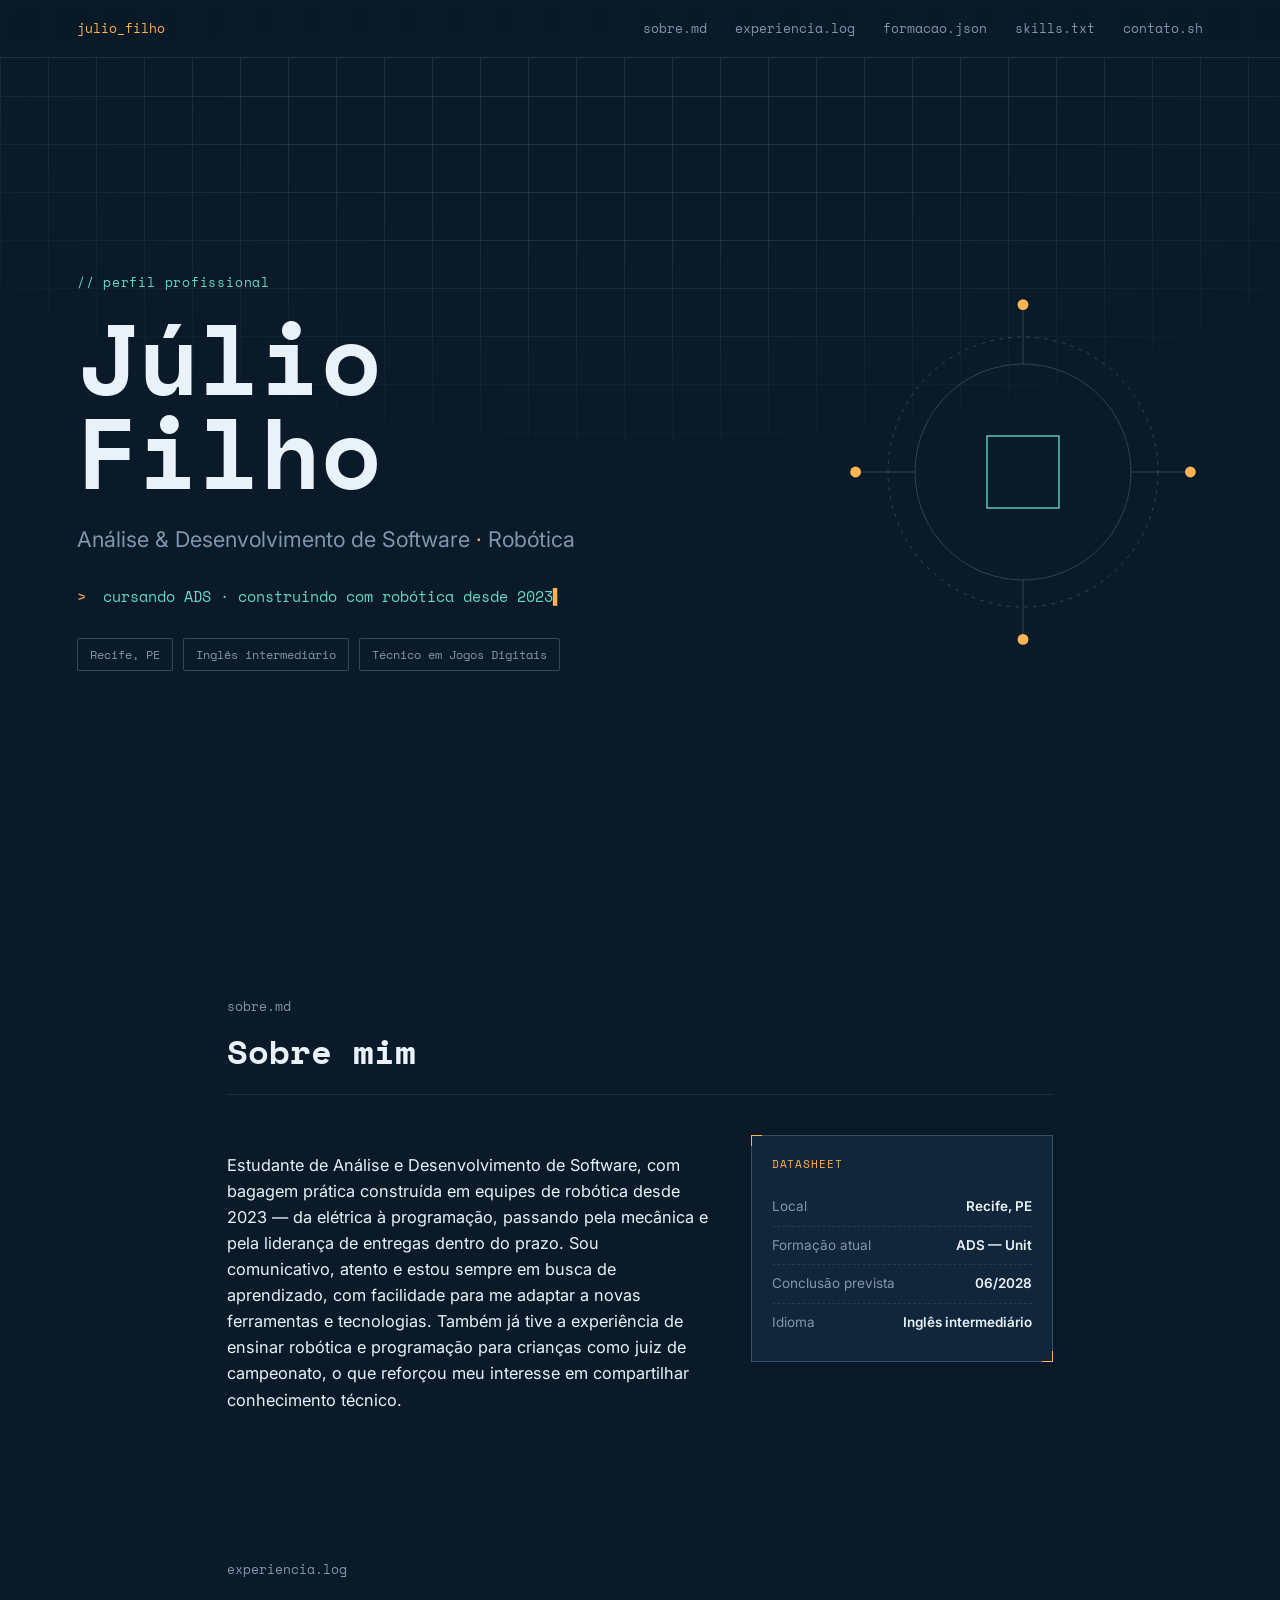
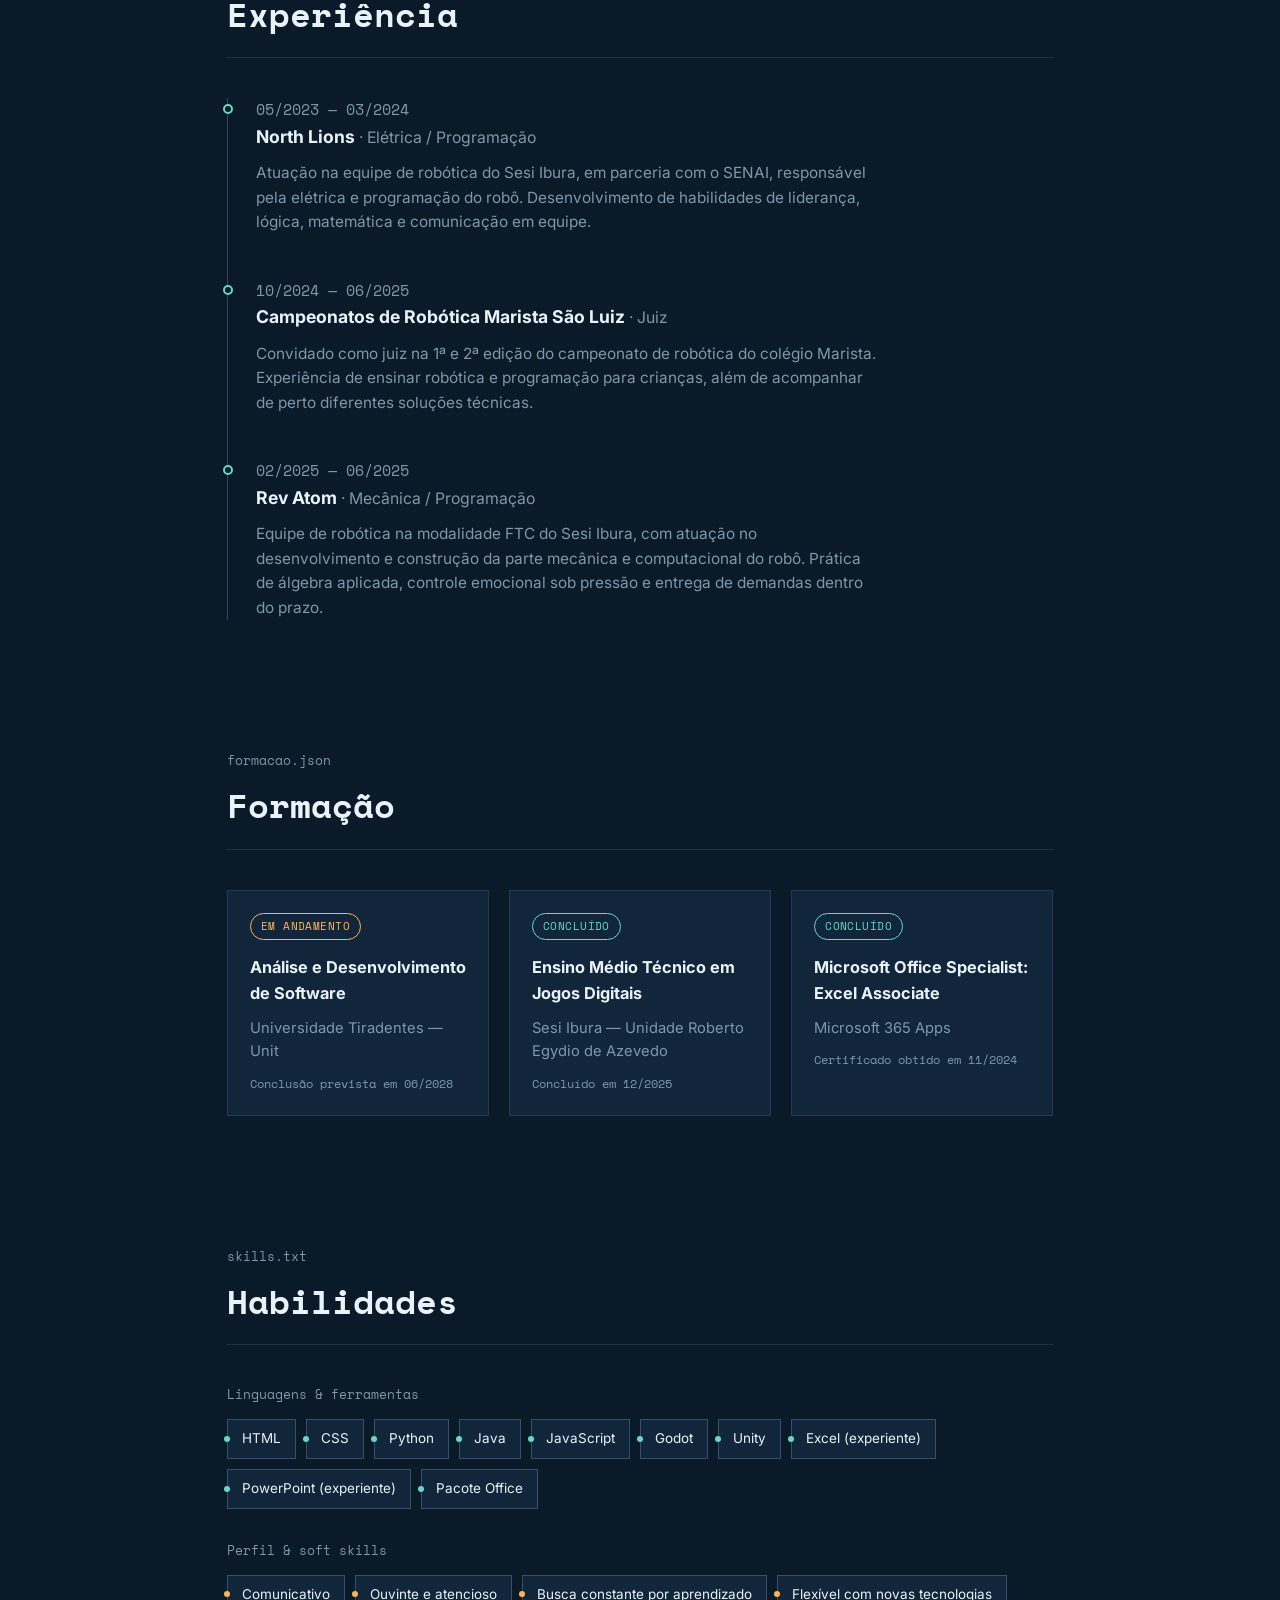
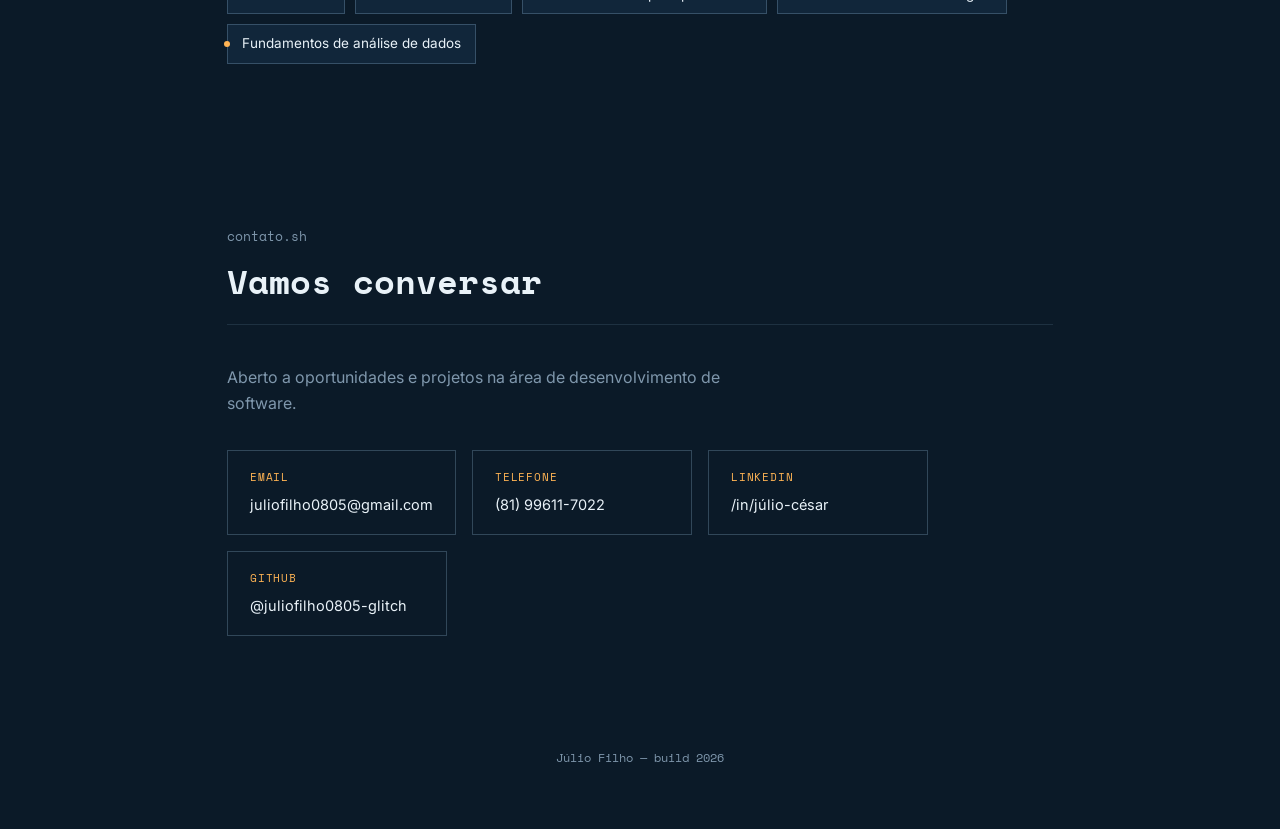
==== index.html @ 1a8a0872 "Add files via upload" ====
<!DOCTYPE html>
<html lang="pt-br">
<head>
<meta charset="UTF-8">
<meta name="viewport" content="width=device-width, initial-scale=1.0">
<title>Júlio Filho — Currículo</title>
<link rel="preconnect" href="https://fonts.googleapis.com">
<link rel="preconnect" href="https://fonts.gstatic.com" crossorigin>
<link href="https://fonts.googleapis.com/css2?family=Space+Mono:wght@400;700&family=Inter:wght@400;500;600;700&display=swap" rel="stylesheet">
<link rel="stylesheet" href="style.css">
</head>
<body>

<div class="grid-overlay" aria-hidden="true"></div>

<nav class="nav">
  <span class="nav-brand">julio_filho</span>
  <div class="nav-links">
    <a href="#sobre">sobre.md</a>
    <a href="#experiencia">experiencia.log</a>
    <a href="#formacao">formacao.json</a>
    <a href="#habilidades">skills.txt</a>
    <a href="#contato">contato.sh</a>
  </div>
</nav>

<header class="hero" id="topo">
  <div class="hero-inner">
    <p class="eyebrow">// perfil profissional</p>
    <h1 class="hero-name">Júlio<br>Filho</h1>
    <p class="hero-role">Análise &amp; Desenvolvimento de Software <span class="dot">·</span> Robótica</p>
    <div class="terminal-line">
      <span class="prompt">&gt;</span>
      <span class="typed" id="typed-text"></span><span class="cursor">▍</span>
    </div>
    <div class="hero-tags">
      <span class="chip">Recife, PE</span>
      <span class="chip">Inglês intermediário</span>
      <span class="chip">Técnico em Jogos Digitais</span>
    </div>
  </div>
  <svg class="hero-schematic" viewBox="0 0 400 400" aria-hidden="true">
    <circle cx="200" cy="200" r="120" class="s-ring"/>
    <circle cx="200" cy="200" r="150" class="s-ring s-ring-dash"/>
    <line x1="200" y1="80" x2="200" y2="20" class="s-line"/>
    <circle cx="200" cy="14" r="6" class="s-node"/>
    <line x1="320" y1="200" x2="380" y2="200" class="s-line"/>
    <circle cx="386" cy="200" r="6" class="s-node"/>
    <line x1="200" y1="320" x2="200" y2="380" class="s-line"/>
    <circle cx="200" cy="386" r="6" class="s-node"/>
    <line x1="80" y1="200" x2="20" y2="200" class="s-line"/>
    <circle cx="14" cy="200" r="6" class="s-node"/>
    <rect x="160" y="160" width="80" height="80" class="s-core"/>
  </svg>
</header>

<main>

  <section class="section" id="sobre">
    <p class="section-eyebrow">sobre.md</p>
    <h2 class="section-title">Sobre mim</h2>
    <div class="sobre-grid">
      <p class="sobre-text">
        Estudante de Análise e Desenvolvimento de Software, com bagagem prática construída em equipes de robótica
        desde 2023 — da elétrica à programação, passando pela mecânica e pela liderança de entregas dentro do prazo.
        Sou comunicativo, atento e estou sempre em busca de aprendizado, com facilidade para me adaptar a novas
        ferramentas e tecnologias. Também já tive a experiência de ensinar robótica e programação para crianças
        como juiz de campeonato, o que reforçou meu interesse em compartilhar conhecimento técnico.
      </p>
      <div class="spec-card">
        <p class="spec-label">datasheet</p>
        <ul class="spec-list">
          <li><span>Local</span><b>Recife, PE</b></li>
          <li><span>Formação atual</span><b>ADS — Unit</b></li>
          <li><span>Conclusão prevista</span><b>06/2028</b></li>
          <li><span>Idioma</span><b>Inglês intermediário</b></li>
        </ul>
      </div>
    </div>
  </section>

  <section class="section" id="experiencia">
    <p class="section-eyebrow">experiencia.log</p>
    <h2 class="section-title">Experiência</h2>
    <div class="timeline">

      <article class="commit">
        <div class="commit-node"></div>
        <div class="commit-body">
          <p class="commit-date">05/2023 — 03/2024</p>
          <h3>North Lions <span class="role">· Elétrica / Programação</span></h3>
          <p>Atuação na equipe de robótica do Sesi Ibura, em parceria com o SENAI, responsável pela elétrica e
          programação do robô. Desenvolvimento de habilidades de liderança, lógica, matemática e comunicação em equipe.</p>
        </div>
      </article>

      <article class="commit">
        <div class="commit-node"></div>
        <div class="commit-body">
          <p class="commit-date">10/2024 — 06/2025</p>
          <h3>Campeonatos de Robótica Marista São Luiz <span class="role">· Juiz</span></h3>
          <p>Convidado como juiz na 1ª e 2ª edição do campeonato de robótica do colégio Marista. Experiência de
          ensinar robótica e programação para crianças, além de acompanhar de perto diferentes soluções técnicas.</p>
        </div>
      </article>

      <article class="commit">
        <div class="commit-node"></div>
        <div class="commit-body">
          <p class="commit-date">02/2025 — 06/2025</p>
          <h3>Rev Atom <span class="role">· Mecânica / Programação</span></h3>
          <p>Equipe de robótica na modalidade FTC do Sesi Ibura, com atuação no desenvolvimento e construção da
          parte mecânica e computacional do robô. Prática de álgebra aplicada, controle emocional sob pressão e
          entrega de demandas dentro do prazo.</p>
        </div>
      </article>

    </div>
  </section>

  <section class="section" id="formacao">
    <p class="section-eyebrow">formacao.json</p>
    <h2 class="section-title">Formação</h2>
    <div class="cards-row">

      <div class="module-card">
        <span class="badge badge-progress">em andamento</span>
        <h3>Análise e Desenvolvimento de Software</h3>
        <p class="module-org">Universidade Tiradentes — Unit</p>
        <p class="module-meta">Conclusão prevista em 06/2028</p>
      </div>

      <div class="module-card">
        <span class="badge badge-done">concluído</span>
        <h3>Ensino Médio Técnico em Jogos Digitais</h3>
        <p class="module-org">Sesi Ibura — Unidade Roberto Egydio de Azevedo</p>
        <p class="module-meta">Concluído em 12/2025</p>
      </div>

      <div class="module-card">
        <span class="badge badge-done">concluído</span>
        <h3>Microsoft Office Specialist: Excel Associate</h3>
        <p class="module-org">Microsoft 365 Apps</p>
        <p class="module-meta">Certificado obtido em 11/2024</p>
      </div>

    </div>
  </section>

  <section class="section" id="habilidades">
    <p class="section-eyebrow">skills.txt</p>
    <h2 class="section-title">Habilidades</h2>

    <div class="skills-group">
      <p class="skills-label">Linguagens &amp; ferramentas</p>
      <div class="chip-row">
        <span class="pin">HTML</span>
        <span class="pin">CSS</span>
        <span class="pin">Python</span>
        <span class="pin">Java</span>
        <span class="pin">JavaScript</span>
        <span class="pin">Godot</span>
        <span class="pin">Unity</span>
        <span class="pin">Excel (experiente)</span>
        <span class="pin">PowerPoint (experiente)</span>
        <span class="pin">Pacote Office</span>
      </div>
    </div>

    <div class="skills-group">
      <p class="skills-label">Perfil &amp; soft skills</p>
      <div class="chip-row">
        <span class="pin pin-alt">Comunicativo</span>
        <span class="pin pin-alt">Ouvinte e atencioso</span>
        <span class="pin pin-alt">Busca constante por aprendizado</span>
        <span class="pin pin-alt">Flexível com novas tecnologias</span>
        <span class="pin pin-alt">Fundamentos de análise de dados</span>
      </div>
    </div>
  </section>

  <section class="section section-contact" id="contato">
    <p class="section-eyebrow">contato.sh</p>
    <h2 class="section-title">Vamos conversar</h2>
    <p class="contact-intro">Aberto a oportunidades e projetos na área de desenvolvimento de software.</p>
    <div class="contact-ports">
      <a class="port" href="mailto:juliofilho0805@gmail.com">
        <span class="port-label">email</span>
        <span class="port-value">juliofilho0805@gmail.com</span>
      </a>
      <a class="port" href="tel:+5581996117022">
        <span class="port-label">telefone</span>
        <span class="port-value">(81) 99611-7022</span>
      </a>
      <a class="port" href="https://www.linkedin.com/in/júlio-césar-6990ab33b" target="_blank" rel="noopener">
        <span class="port-label">linkedin</span>
        <span class="port-value">/in/júlio-césar</span>
      </a>
      <a class="port" href="https://github.com/juliofilho0805-glitch" target="_blank" rel="noopener">
        <span class="port-label">github</span>
        <span class="port-value">@juliofilho0805-glitch</span>
      </a>
    </div>
  </section>

</main>

<footer class="footer">
  <p>Júlio Filho — build 2026</p>
</footer>

<script src="main.js"></script>
</body>
</html>
---- style.css ----
/* ---------- tokens ---------- */
:root{
  --bg: #0B1A28;
  --bg-panel: #11263A;
  --line: rgba(150, 190, 220, 0.14);
  --line-strong: rgba(150, 190, 220, 0.28);
  --text: #E9F2F8;
  --text-muted: #7F97AC;
  --amber: #FFB454;
  --teal: #63D9C6;
  --radius: 2px;
  --mono: 'Space Mono', monospace;
  --sans: 'Inter', sans-serif;
}

*{ box-sizing: border-box; }

html{ scroll-behavior: smooth; }

body{
  margin:0;
  background: var(--bg);
  color: var(--text);
  font-family: var(--sans);
  line-height: 1.6;
  overflow-x: hidden;
}

a{ color: inherit; text-decoration: none; }

/* blueprint grid background */
.grid-overlay{
  position: fixed;
  inset: 0;
  pointer-events: none;
  z-index: 0;
  background-image:
    linear-gradient(var(--line) 1px, transparent 1px),
    linear-gradient(90deg, var(--line) 1px, transparent 1px);
  background-size: 48px 48px;
  mask-image: radial-gradient(ellipse 80% 60% at 50% 0%, black 40%, transparent 90%);
}

/* ---------- nav ---------- */
.nav{
  position: sticky;
  top:0;
  z-index: 10;
  display:flex;
  justify-content: space-between;
  align-items:center;
  padding: 18px 6vw;
  background: rgba(11,26,40,0.85);
  backdrop-filter: blur(8px);
  border-bottom: 1px solid var(--line);
  font-family: var(--mono);
  font-size: 13px;
}

.nav-brand{ color: var(--amber); }

.nav-links{ display:flex; gap: 28px; }

.nav-links a{
  color: var(--text-muted);
  transition: color .2s ease;
  position: relative;
}
.nav-links a:hover{ color: var(--teal); }
.nav-links a::after{
  content:'';
  position:absolute;
  left:0; bottom:-4px;
  width:0; height:1px;
  background: var(--teal);
  transition: width .25s ease;
}
.nav-links a:hover::after{ width: 100%; }

/* ---------- hero ---------- */
.hero{
  position: relative;
  z-index: 1;
  min-height: 92vh;
  display:flex;
  align-items:center;
  justify-content: space-between;
  padding: 6vh 6vw;
  gap: 40px;
  flex-wrap: wrap;
}

.hero-inner{ max-width: 620px; }

.eyebrow{
  font-family: var(--mono);
  color: var(--teal);
  font-size: 13px;
  letter-spacing: 0.06em;
  margin: 0 0 18px;
}

.hero-name{
  font-family: var(--mono);
  font-weight: 700;
  font-size: clamp(3rem, 9vw, 6.2rem);
  line-height: 0.95;
  margin: 0 0 22px;
  color: var(--text);
}

.hero-role{
  font-size: clamp(1.05rem, 2vw, 1.35rem);
  color: var(--text-muted);
  margin: 0 0 28px;
}

.hero-role .dot{ color: var(--amber); }

.terminal-line{
  font-family: var(--mono);
  font-size: 15px;
  color: var(--teal);
  margin-bottom: 30px;
  min-height: 22px;
}

.prompt{ color: var(--amber); margin-right: 8px; }

.cursor{
  display:inline-block;
  animation: blink 1s step-start infinite;
  color: var(--amber);
}
@keyframes blink{ 50%{ opacity: 0; } }

.hero-tags{ display:flex; gap: 10px; flex-wrap: wrap; }

.chip{
  font-family: var(--mono);
  font-size: 12px;
  padding: 6px 12px;
  border: 1px solid var(--line-strong);
  border-radius: var(--radius);
  color: var(--text-muted);
}

/* hero schematic svg */
.hero-schematic{
  width: min(360px, 34vw);
  min-width: 220px;
  flex-shrink: 0;
}
.s-ring{ fill:none; stroke: var(--line-strong); stroke-width: 1; }
.s-ring-dash{ stroke-dasharray: 4 6; animation: spin 40s linear infinite; transform-origin: 200px 200px; }
@keyframes spin{ to{ transform: rotate(360deg); } }
.s-line{ stroke: var(--line-strong); stroke-width: 1; }
.s-node{ fill: var(--amber); }
.s-core{ fill: none; stroke: var(--teal); stroke-width: 1.5; }

/* ---------- sections ---------- */
main{ position: relative; z-index: 1; }

.section{
  max-width: 980px;
  margin: 0 auto;
  padding: 110px 6vw 20px;
  opacity: 0;
  transform: translateY(16px);
  transition: opacity .6s ease, transform .6s ease;
}
.section.in-view{ opacity: 1; transform: none; }

.section-eyebrow{
  font-family: var(--mono);
  color: var(--text-muted);
  font-size: 13px;
  margin: 0 0 8px;
}

.section-title{
  font-family: var(--mono);
  font-size: clamp(1.6rem, 3vw, 2.1rem);
  margin: 0 0 40px;
  padding-bottom: 16px;
  border-bottom: 1px solid var(--line);
}

/* sobre */
.sobre-grid{
  display:grid;
  grid-template-columns: 1.6fr 1fr;
  gap: 40px;
  align-items: start;
}
@media (max-width: 760px){ .sobre-grid{ grid-template-columns: 1fr; } }

.sobre-text{ color: var(--text); font-size: 1.02rem; }

.spec-card{
  border: 1px solid var(--line-strong);
  padding: 20px;
  position: relative;
  background: var(--bg-panel);
}
.spec-card::before, .spec-card::after{
  content:'';
  position:absolute;
  width: 10px; height: 10px;
  border: 1px solid var(--amber);
}
.spec-card::before{ top:-1px; left:-1px; border-right:none; border-bottom:none; }
.spec-card::after{ bottom:-1px; right:-1px; border-left:none; border-top:none; }

.spec-label{
  font-family: var(--mono);
  font-size: 11px;
  color: var(--amber);
  margin: 0 0 14px;
  text-transform: uppercase;
  letter-spacing: 0.08em;
}

.spec-list{ list-style:none; margin:0; padding:0; }
.spec-list li{
  display:flex;
  justify-content: space-between;
  gap: 12px;
  padding: 8px 0;
  border-bottom: 1px dashed var(--line);
  font-size: 13.5px;
}
.spec-list li:last-child{ border-bottom:none; }
.spec-list span{ color: var(--text-muted); }
.spec-list b{ font-weight: 600; text-align: right; }

/* timeline / experiencia */
.timeline{
  position: relative;
  padding-left: 28px;
  border-left: 1px solid var(--line-strong);
}

.commit{ position: relative; padding-bottom: 44px; }
.commit:last-child{ padding-bottom: 0; }

.commit-node{
  position: absolute;
  left: -33px;
  top: 6px;
  width: 10px; height: 10px;
  border-radius: 50%;
  background: var(--bg);
  border: 2px solid var(--teal);
}

.commit-date{
  font-family: var(--mono);
  color: var(--amber);
  font-size: 12.5px;
  margin: 0 0 6px;
}

.commit h3{
  margin: 0 0 10px;
  font-size: 1.1rem;
  font-family: var(--sans);
  font-weight: 700;
}
.commit .role{ color: var(--text-muted); font-weight: 400; font-size: 0.9em; }

.commit p{ margin:0; color: var(--text-muted); font-size: 0.96rem; max-width: 620px; }

/* formacao */
.cards-row{
  display:grid;
  grid-template-columns: repeat(3, 1fr);
  gap: 20px;
}
@media (max-width: 820px){ .cards-row{ grid-template-columns: 1fr; } }

.module-card{
  border: 1px solid var(--line);
  background: var(--bg-panel);
  padding: 22px;
  display:flex;
  flex-direction: column;
  gap: 10px;
}

.badge{
  align-self: flex-start;
  font-family: var(--mono);
  font-size: 11px;
  padding: 4px 10px;
  border-radius: 20px;
  text-transform: uppercase;
  letter-spacing: 0.04em;
}
.badge-progress{ color: var(--amber); border: 1px solid var(--amber); }
.badge-done{ color: var(--teal); border: 1px solid var(--teal); }

.module-card h3{ margin: 4px 0 0; font-size: 1.02rem; }
.module-org{ margin:0; color: var(--text-muted); font-size: 0.92rem; }
.module-meta{ margin:0; font-family: var(--mono); font-size: 12px; color: var(--text-muted); }

/* habilidades */
.skills-group{ margin-bottom: 32px; }
.skills-label{
  font-family: var(--mono);
  color: var(--text-muted);
  font-size: 12.5px;
  margin: 0 0 14px;
}
.chip-row{ display:flex; flex-wrap: wrap; gap: 10px; }

.pin{
  font-size: 13.5px;
  padding: 8px 14px;
  border: 1px solid var(--line-strong);
  background: var(--bg-panel);
  position: relative;
}
.pin::before{
  content:'';
  position:absolute;
  left:-4px; top:50%;
  transform: translateY(-50%);
  width:6px; height:6px;
  border-radius:50%;
  background: var(--teal);
}
.pin-alt::before{ background: var(--amber); }

/* contato */
.section-contact{ padding-bottom: 60px; }
.contact-intro{ color: var(--text-muted); margin-bottom: 34px; max-width: 520px; }

.contact-ports{ display:flex; flex-wrap: wrap; gap: 16px; }

.port{
  display:flex;
  flex-direction: column;
  gap: 6px;
  padding: 18px 22px;
  border: 1px solid var(--line-strong);
  min-width: 220px;
  transition: border-color .2s ease, transform .2s ease;
}
.port:hover{ border-color: var(--teal); transform: translateY(-3px); }

.port-label{
  font-family: var(--mono);
  font-size: 11px;
  color: var(--amber);
  text-transform: uppercase;
  letter-spacing: 0.08em;
}
.port-value{ font-size: 14.5px; }

/* footer */
.footer{
  position: relative;
  z-index: 1;
  text-align: center;
  padding: 40px 20px 50px;
  font-family: var(--mono);
  color: var(--text-muted);
  font-size: 12px;
}

/* reduced motion */
@media (prefers-reduced-motion: reduce){
  html{ scroll-behavior: auto; }
  .s-ring-dash{ animation: none; }
  .cursor{ animation: none; }
  .section{ transition: none; opacity: 1; transform: none; }
}
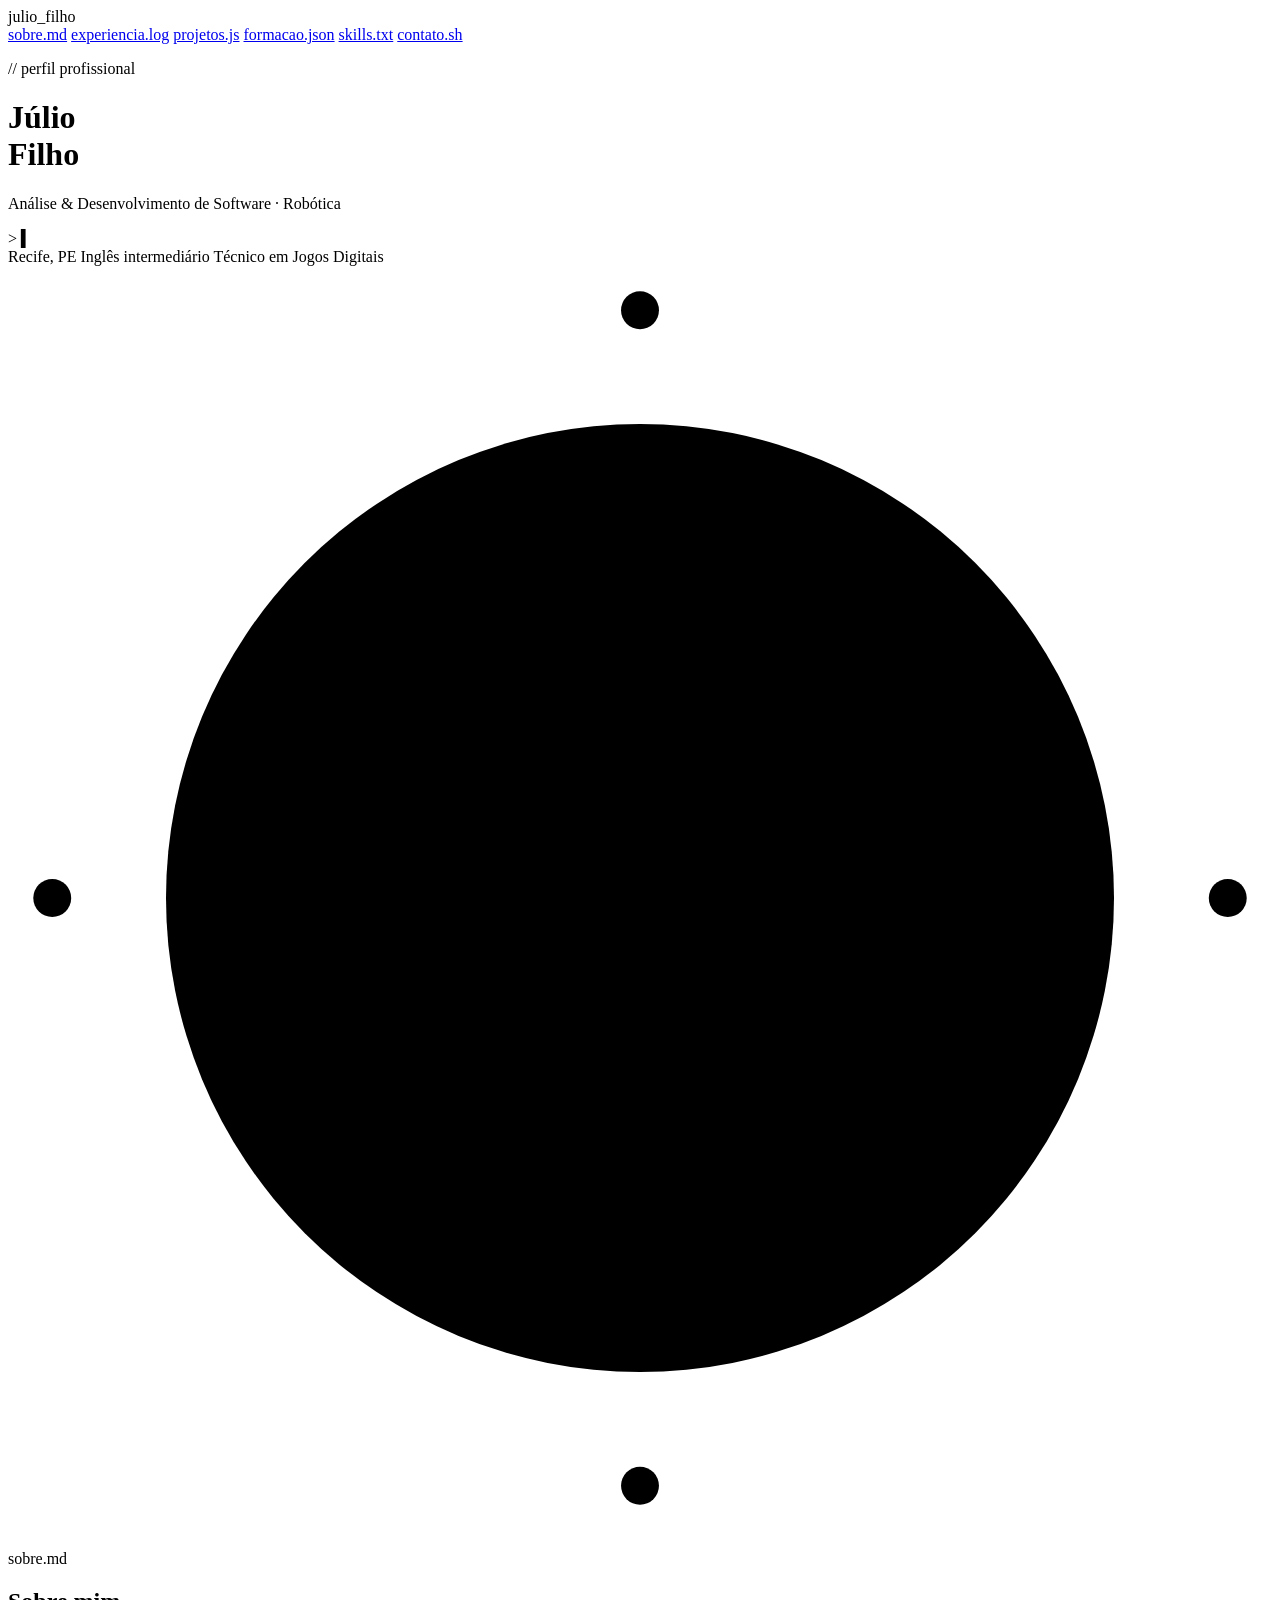
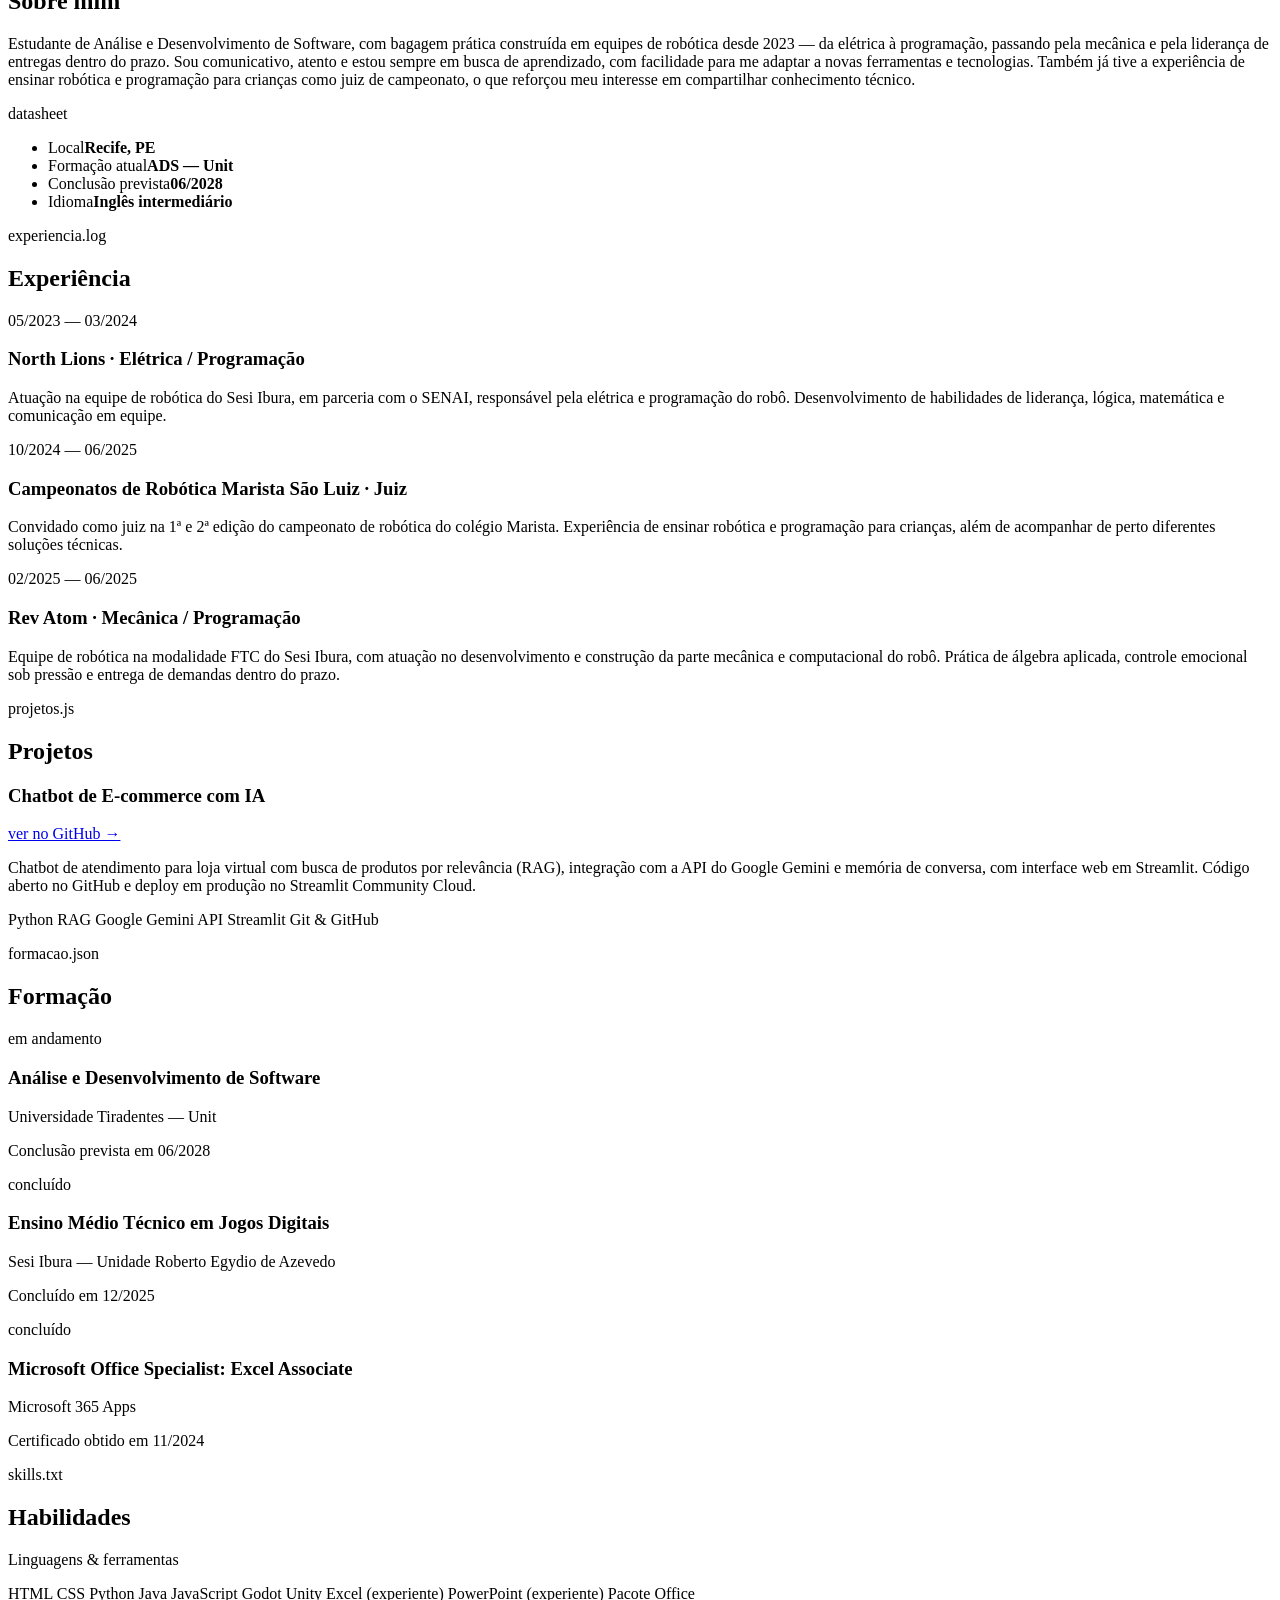
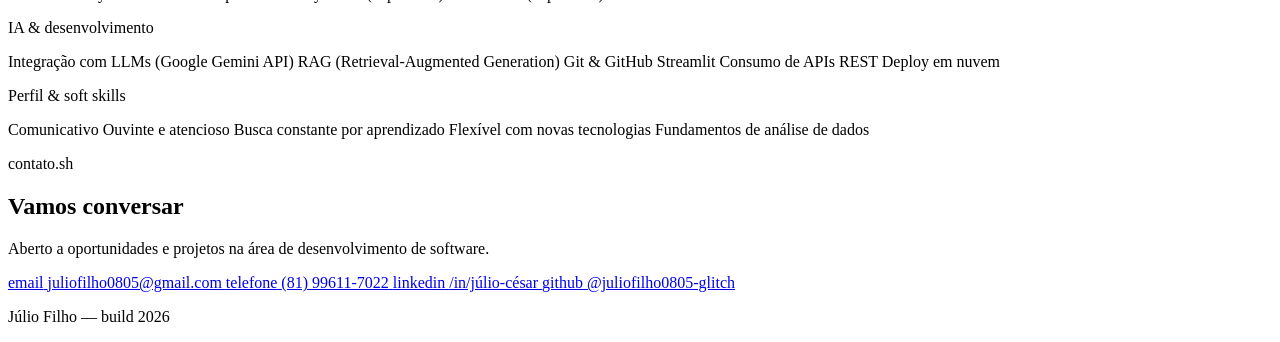
==== commit 29bb072b: "atualizando currículo" ====
--- a/index.html
+++ b/index.html
@@ -7,7 +7,7 @@
 <link rel="preconnect" href="https://fonts.googleapis.com">
 <link rel="preconnect" href="https://fonts.gstatic.com" crossorigin>
 <link href="https://fonts.googleapis.com/css2?family=Space+Mono:wght@400;700&family=Inter:wght@400;500;600;700&display=swap" rel="stylesheet">
-<link rel="stylesheet" href="style.css">
+<link rel="stylesheet" href="css/style.css">
 </head>
 <body>
 
@@ -18,6 +18,7 @@
   <div class="nav-links">
     <a href="#sobre">sobre.md</a>
     <a href="#experiencia">experiencia.log</a>
+    <a href="#projetos">projetos.js</a>
     <a href="#formacao">formacao.json</a>
     <a href="#habilidades">skills.txt</a>
     <a href="#contato">contato.sh</a>
@@ -118,6 +119,27 @@
     </div>
   </section>
 
+  <section class="section" id="projetos">
+    <p class="section-eyebrow">projetos.js</p>
+    <h2 class="section-title">Projetos</h2>
+    <div class="project-card">
+      <div class="project-head">
+        <h3>Chatbot de E-commerce com IA</h3>
+        <a class="project-link" href="https://github.com/JulioFilho-dev/chatbot-ecommerce-gemini" target="_blank" rel="noopener">ver no GitHub →</a>
+      </div>
+      <p>Chatbot de atendimento para loja virtual com busca de produtos por relevância (RAG), integração com a
+      API do Google Gemini e memória de conversa, com interface web em Streamlit. Código aberto no GitHub e
+      deploy em produção no Streamlit Community Cloud.</p>
+      <div class="chip-row">
+        <span class="pin">Python</span>
+        <span class="pin">RAG</span>
+        <span class="pin">Google Gemini API</span>
+        <span class="pin">Streamlit</span>
+        <span class="pin">Git &amp; GitHub</span>
+      </div>
+    </div>
+  </section>
+
   <section class="section" id="formacao">
     <p class="section-eyebrow">formacao.json</p>
     <h2 class="section-title">Formação</h2>
@@ -168,6 +190,18 @@
     </div>
 
     <div class="skills-group">
+      <p class="skills-label">IA &amp; desenvolvimento</p>
+      <div class="chip-row">
+        <span class="pin">Integração com LLMs (Google Gemini API)</span>
+        <span class="pin">RAG (Retrieval-Augmented Generation)</span>
+        <span class="pin">Git &amp; GitHub</span>
+        <span class="pin">Streamlit</span>
+        <span class="pin">Consumo de APIs REST</span>
+        <span class="pin">Deploy em nuvem</span>
+      </div>
+    </div>
+
+    <div class="skills-group">
       <p class="skills-label">Perfil &amp; soft skills</p>
       <div class="chip-row">
         <span class="pin pin-alt">Comunicativo</span>
@@ -209,6 +243,6 @@
   <p>Júlio Filho — build 2026</p>
 </footer>
 
-<script src="main.js"></script>
+<script src="js/main.js"></script>
 </body>
 </html>
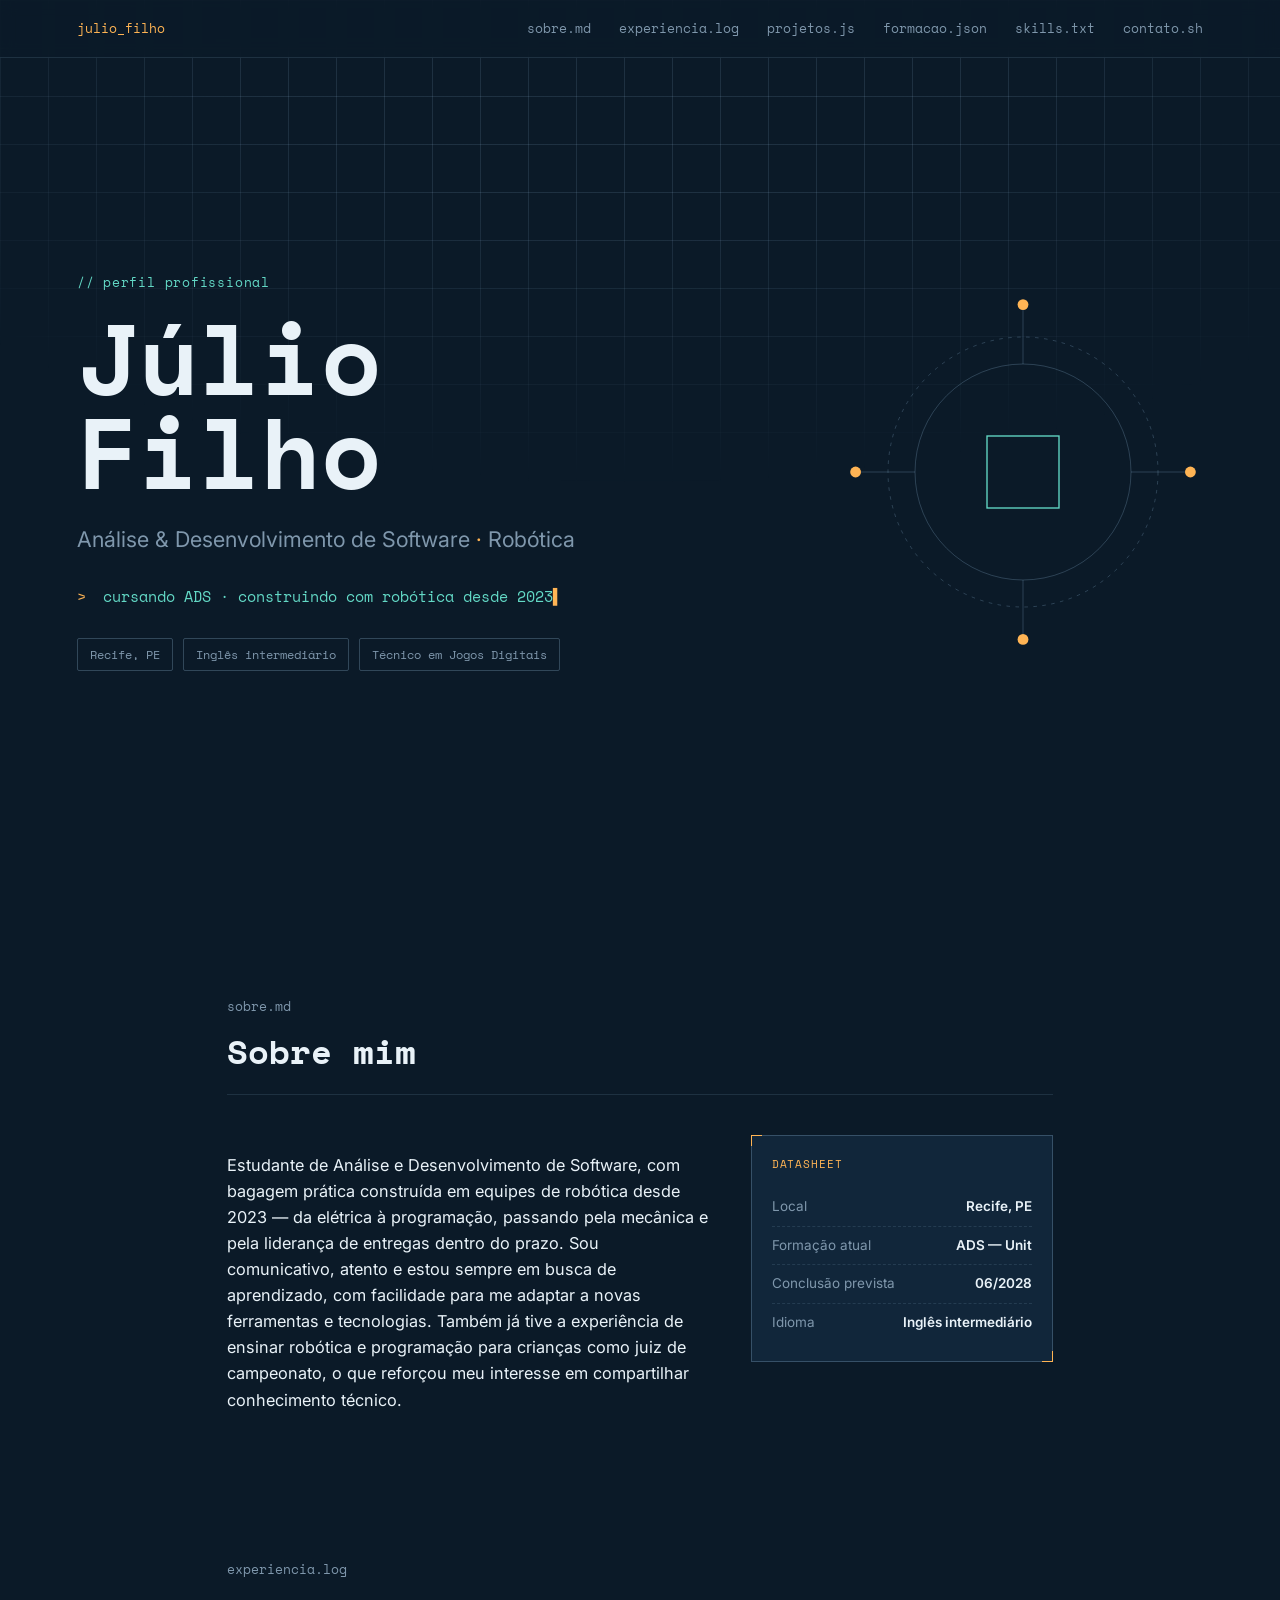
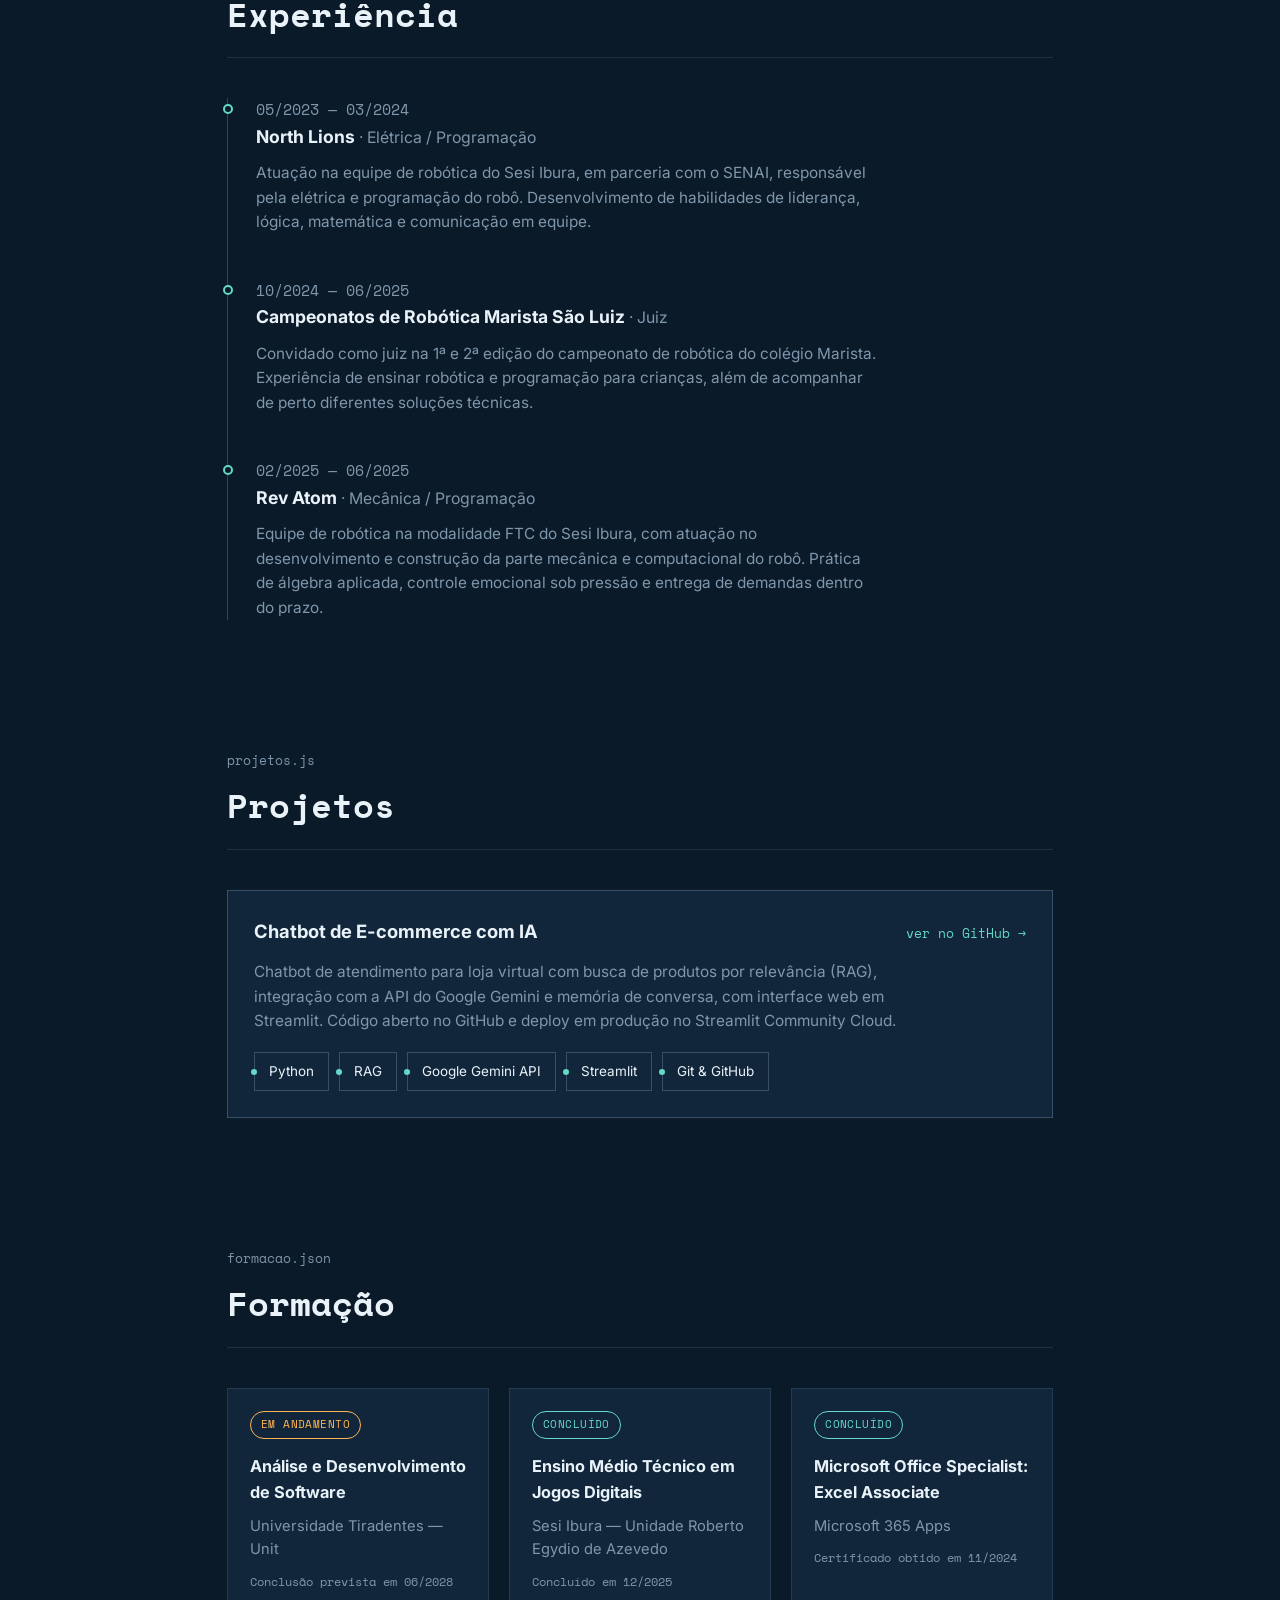
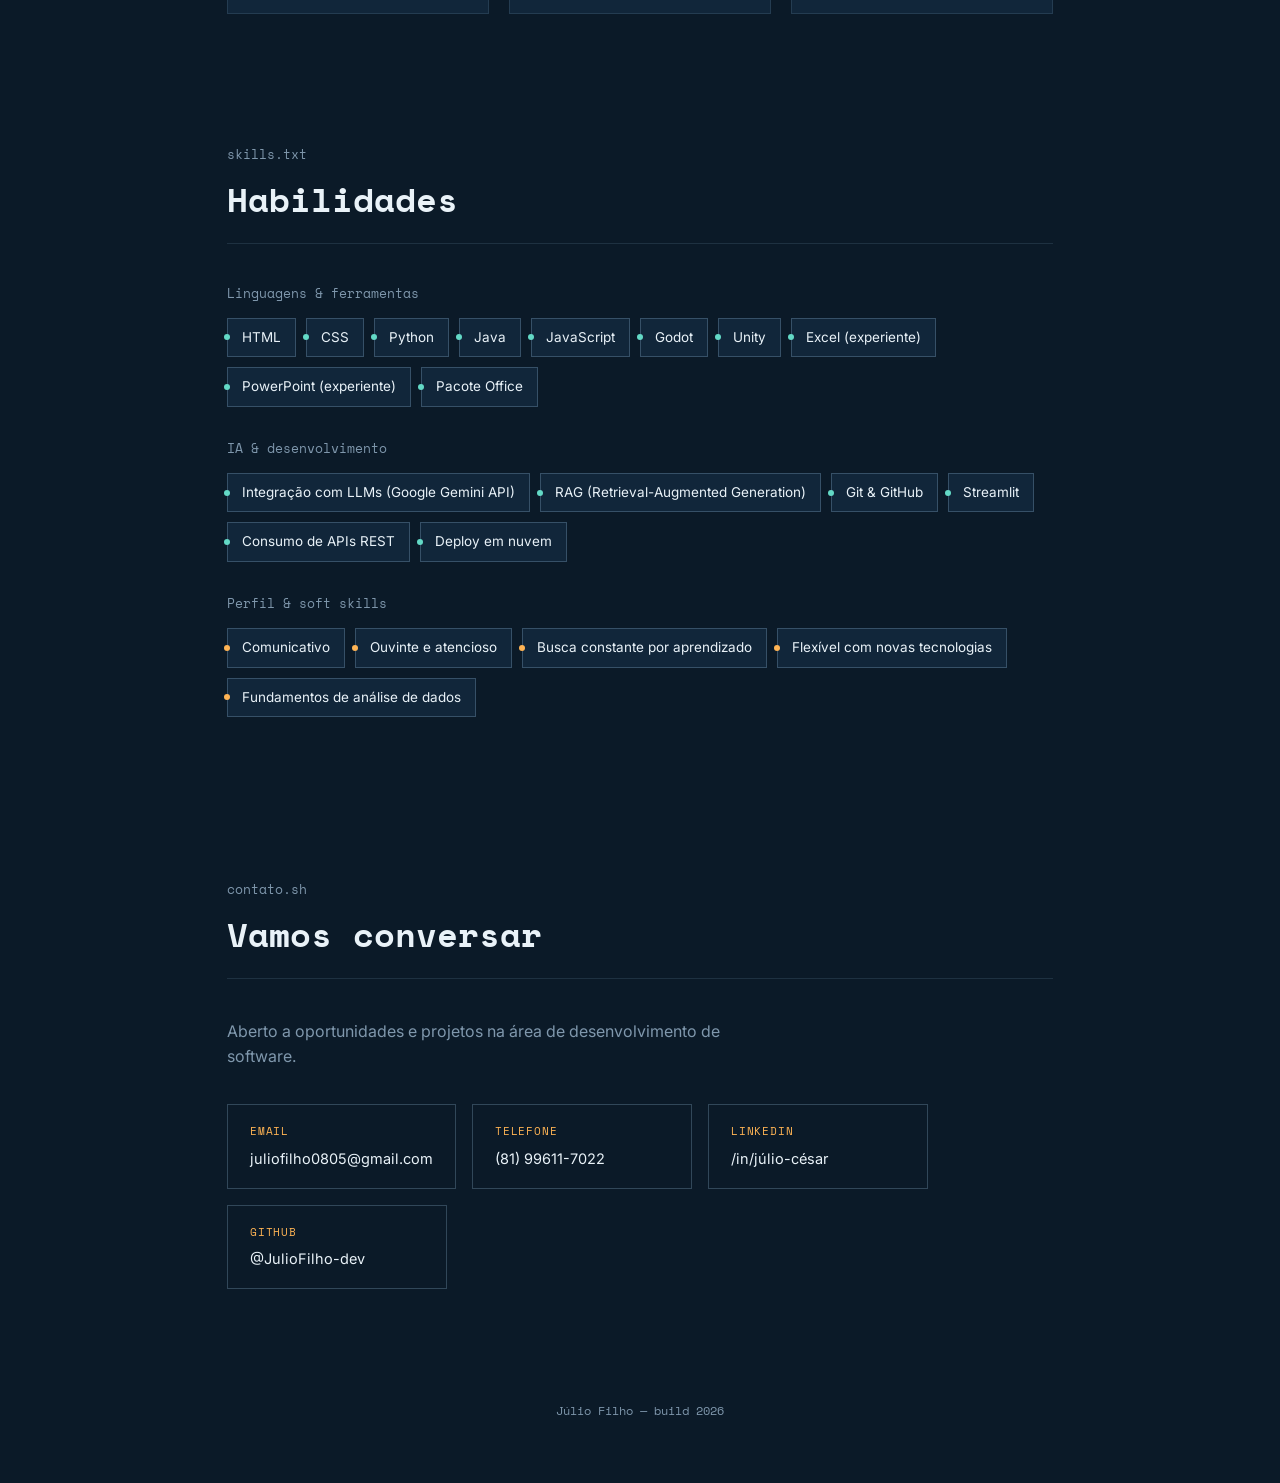
==== commit fb066ded: "Atualização de informações" ====
--- a/index.html
+++ b/index.html
@@ -7,7 +7,7 @@
 <link rel="preconnect" href="https://fonts.googleapis.com">
 <link rel="preconnect" href="https://fonts.gstatic.com" crossorigin>
 <link href="https://fonts.googleapis.com/css2?family=Space+Mono:wght@400;700&family=Inter:wght@400;500;600;700&display=swap" rel="stylesheet">
-<link rel="stylesheet" href="css/style.css">
+<link rel="stylesheet" href="style.css">
 </head>
 <body>
 
@@ -230,10 +230,10 @@
         <span class="port-label">linkedin</span>
         <span class="port-value">/in/júlio-césar</span>
       </a>
-      <a class="port" href="https://github.com/juliofilho0805-glitch" target="_blank" rel="noopener">
+      <a class="port" href="https://github.com/JulioFilho-dev" target="_blank" rel="noopener">
         <span class="port-label">github</span>
-        <span class="port-value">@juliofilho0805-glitch</span>
-      </a>
+        <span class="port-value">@JulioFilho-dev</span>
+      </a>  
     </div>
   </section>
 
@@ -243,6 +243,6 @@
   <p>Júlio Filho — build 2026</p>
 </footer>
 
-<script src="js/main.js"></script>
+<script src="main.js"></script>
 </body>
 </html>
--- a/style.css
+++ b/style.css
@@ -0,0 +1,402 @@
+
+:root{
+  --bg: #0B1A28;
+  --bg-panel: #11263A;
+  --line: rgba(150, 190, 220, 0.14);
+  --line-strong: rgba(150, 190, 220, 0.28);
+  --text: #E9F2F8;
+  --text-muted: #7F97AC;
+  --amber: #FFB454;
+  --teal: #63D9C6;
+  --radius: 2px;
+  --mono: 'Space Mono', monospace;
+  --sans: 'Inter', sans-serif;
+}
+
+*{ box-sizing: border-box; }
+
+html{ scroll-behavior: smooth; }
+
+body{
+  margin:0;
+  background: var(--bg);
+  color: var(--text);
+  font-family: var(--sans);
+  line-height: 1.6;
+  overflow-x: hidden;
+}
+
+a{ color: inherit; text-decoration: none; }
+
+/* blueprint grid background */
+.grid-overlay{
+  position: fixed;
+  inset: 0;
+  pointer-events: none;
+  z-index: 0;
+  background-image:
+    linear-gradient(var(--line) 1px, transparent 1px),
+    linear-gradient(90deg, var(--line) 1px, transparent 1px);
+  background-size: 48px 48px;
+  mask-image: radial-gradient(ellipse 80% 60% at 50% 0%, black 40%, transparent 90%);
+}
+
+
+.nav{
+  position: sticky;
+  top:0;
+  z-index: 10;
+  display:flex;
+  justify-content: space-between;
+  align-items:center;
+  padding: 18px 6vw;
+  background: rgba(11,26,40,0.85);
+  backdrop-filter: blur(8px);
+  border-bottom: 1px solid var(--line);
+  font-family: var(--mono);
+  font-size: 13px;
+}
+
+.nav-brand{ color: var(--amber); }
+
+.nav-links{ display:flex; gap: 28px; }
+
+.nav-links a{
+  color: var(--text-muted);
+  transition: color .2s ease;
+  position: relative;
+}
+.nav-links a:hover{ color: var(--teal); }
+.nav-links a::after{
+  content:'';
+  position:absolute;
+  left:0; bottom:-4px;
+  width:0; height:1px;
+  background: var(--teal);
+  transition: width .25s ease;
+}
+.nav-links a:hover::after{ width: 100%; }
+
+
+.hero{
+  position: relative;
+  z-index: 1;
+  min-height: 92vh;
+  display:flex;
+  align-items:center;
+  justify-content: space-between;
+  padding: 6vh 6vw;
+  gap: 40px;
+  flex-wrap: wrap;
+}
+
+.hero-inner{ max-width: 620px; }
+
+.eyebrow{
+  font-family: var(--mono);
+  color: var(--teal);
+  font-size: 13px;
+  letter-spacing: 0.06em;
+  margin: 0 0 18px;
+}
+
+.hero-name{
+  font-family: var(--mono);
+  font-weight: 700;
+  font-size: clamp(3rem, 9vw, 6.2rem);
+  line-height: 0.95;
+  margin: 0 0 22px;
+  color: var(--text);
+}
+
+.hero-role{
+  font-size: clamp(1.05rem, 2vw, 1.35rem);
+  color: var(--text-muted);
+  margin: 0 0 28px;
+}
+
+.hero-role .dot{ color: var(--amber); }
+
+.terminal-line{
+  font-family: var(--mono);
+  font-size: 15px;
+  color: var(--teal);
+  margin-bottom: 30px;
+  min-height: 22px;
+}
+
+.prompt{ color: var(--amber); margin-right: 8px; }
+
+.cursor{
+  display:inline-block;
+  animation: blink 1s step-start infinite;
+  color: var(--amber);
+}
+@keyframes blink{ 50%{ opacity: 0; } }
+
+.hero-tags{ display:flex; gap: 10px; flex-wrap: wrap; }
+
+.chip{
+  font-family: var(--mono);
+  font-size: 12px;
+  padding: 6px 12px;
+  border: 1px solid var(--line-strong);
+  border-radius: var(--radius);
+  color: var(--text-muted);
+}
+
+
+.hero-schematic{
+  width: min(360px, 34vw);
+  min-width: 220px;
+  flex-shrink: 0;
+}
+.s-ring{ fill:none; stroke: var(--line-strong); stroke-width: 1; }
+.s-ring-dash{ stroke-dasharray: 4 6; animation: spin 40s linear infinite; transform-origin: 200px 200px; }
+@keyframes spin{ to{ transform: rotate(360deg); } }
+.s-line{ stroke: var(--line-strong); stroke-width: 1; }
+.s-node{ fill: var(--amber); }
+.s-core{ fill: none; stroke: var(--teal); stroke-width: 1.5; }
+
+main{ position: relative; z-index: 1; }
+
+.section{
+  max-width: 980px;
+  margin: 0 auto;
+  padding: 110px 6vw 20px;
+  opacity: 0;
+  transform: translateY(16px);
+  transition: opacity .6s ease, transform .6s ease;
+}
+.section.in-view{ opacity: 1; transform: none; }
+
+.section-eyebrow{
+  font-family: var(--mono);
+  color: var(--text-muted);
+  font-size: 13px;
+  margin: 0 0 8px;
+}
+
+.section-title{
+  font-family: var(--mono);
+  font-size: clamp(1.6rem, 3vw, 2.1rem);
+  margin: 0 0 40px;
+  padding-bottom: 16px;
+  border-bottom: 1px solid var(--line);
+}
+
+/* sobre */
+.sobre-grid{
+  display:grid;
+  grid-template-columns: 1.6fr 1fr;
+  gap: 40px;
+  align-items: start;
+}
+@media (max-width: 760px){ .sobre-grid{ grid-template-columns: 1fr; } }
+
+.sobre-text{ color: var(--text); font-size: 1.02rem; }
+
+.spec-card{
+  border: 1px solid var(--line-strong);
+  padding: 20px;
+  position: relative;
+  background: var(--bg-panel);
+}
+.spec-card::before, .spec-card::after{
+  content:'';
+  position:absolute;
+  width: 10px; height: 10px;
+  border: 1px solid var(--amber);
+}
+.spec-card::before{ top:-1px; left:-1px; border-right:none; border-bottom:none; }
+.spec-card::after{ bottom:-1px; right:-1px; border-left:none; border-top:none; }
+
+.spec-label{
+  font-family: var(--mono);
+  font-size: 11px;
+  color: var(--amber);
+  margin: 0 0 14px;
+  text-transform: uppercase;
+  letter-spacing: 0.08em;
+}
+
+.spec-list{ list-style:none; margin:0; padding:0; }
+.spec-list li{
+  display:flex;
+  justify-content: space-between;
+  gap: 12px;
+  padding: 8px 0;
+  border-bottom: 1px dashed var(--line);
+  font-size: 13.5px;
+}
+.spec-list li:last-child{ border-bottom:none; }
+.spec-list span{ color: var(--text-muted); }
+.spec-list b{ font-weight: 600; text-align: right; }
+
+
+.timeline{
+  position: relative;
+  padding-left: 28px;
+  border-left: 1px solid var(--line-strong);
+}
+
+.commit{ position: relative; padding-bottom: 44px; }
+.commit:last-child{ padding-bottom: 0; }
+
+.commit-node{
+  position: absolute;
+  left: -33px;
+  top: 6px;
+  width: 10px; height: 10px;
+  border-radius: 50%;
+  background: var(--bg);
+  border: 2px solid var(--teal);
+}
+
+.commit-date{
+  font-family: var(--mono);
+  color: var(--amber);
+  font-size: 12.5px;
+  margin: 0 0 6px;
+}
+
+.commit h3{
+  margin: 0 0 10px;
+  font-size: 1.1rem;
+  font-family: var(--sans);
+  font-weight: 700;
+}
+.commit .role{ color: var(--text-muted); font-weight: 400; font-size: 0.9em; }
+
+.commit p{ margin:0; color: var(--text-muted); font-size: 0.96rem; max-width: 620px; }
+
+
+.cards-row{
+  display:grid;
+  grid-template-columns: repeat(3, 1fr);
+  gap: 20px;
+}
+@media (max-width: 820px){ .cards-row{ grid-template-columns: 1fr; } }
+
+.module-card{
+  border: 1px solid var(--line);
+  background: var(--bg-panel);
+  padding: 22px;
+  display:flex;
+  flex-direction: column;
+  gap: 10px;
+}
+
+.badge{
+  align-self: flex-start;
+  font-family: var(--mono);
+  font-size: 11px;
+  padding: 4px 10px;
+  border-radius: 20px;
+  text-transform: uppercase;
+  letter-spacing: 0.04em;
+}
+.badge-progress{ color: var(--amber); border: 1px solid var(--amber); }
+.badge-done{ color: var(--teal); border: 1px solid var(--teal); }
+
+.module-card h3{ margin: 4px 0 0; font-size: 1.02rem; }
+.module-org{ margin:0; color: var(--text-muted); font-size: 0.92rem; }
+.module-meta{ margin:0; font-family: var(--mono); font-size: 12px; color: var(--text-muted); }
+
+
+.project-card{
+  border: 1px solid var(--line-strong);
+  background: var(--bg-panel);
+  padding: 26px;
+}
+.project-head{
+  display:flex;
+  justify-content: space-between;
+  align-items: baseline;
+  flex-wrap: wrap;
+  gap: 10px;
+  margin-bottom: 14px;
+}
+.project-head h3{ margin:0; font-size: 1.15rem; }
+.project-link{
+  font-family: var(--mono);
+  font-size: 12.5px;
+  color: var(--teal);
+  white-space: nowrap;
+  transition: color .2s ease;
+}
+.project-link:hover{ color: var(--amber); }
+.project-card p{ color: var(--text-muted); margin: 0 0 18px; font-size: 0.96rem; max-width: 680px; }
+
+
+.skills-group{ margin-bottom: 32px; }
+.skills-label{
+  font-family: var(--mono);
+  color: var(--text-muted);
+  font-size: 12.5px;
+  margin: 0 0 14px;
+}
+.chip-row{ display:flex; flex-wrap: wrap; gap: 10px; }
+
+.pin{
+  font-size: 13.5px;
+  padding: 8px 14px;
+  border: 1px solid var(--line-strong);
+  background: var(--bg-panel);
+  position: relative;
+}
+.pin::before{
+  content:'';
+  position:absolute;
+  left:-4px; top:50%;
+  transform: translateY(-50%);
+  width:6px; height:6px;
+  border-radius:50%;
+  background: var(--teal);
+}
+.pin-alt::before{ background: var(--amber); }
+
+
+.section-contact{ padding-bottom: 60px; }
+.contact-intro{ color: var(--text-muted); margin-bottom: 34px; max-width: 520px; }
+
+.contact-ports{ display:flex; flex-wrap: wrap; gap: 16px; }
+
+.port{
+  display:flex;
+  flex-direction: column;
+  gap: 6px;
+  padding: 18px 22px;
+  border: 1px solid var(--line-strong);
+  min-width: 220px;
+  transition: border-color .2s ease, transform .2s ease;
+}
+.port:hover{ border-color: var(--teal); transform: translateY(-3px); }
+
+.port-label{
+  font-family: var(--mono);
+  font-size: 11px;
+  color: var(--amber);
+  text-transform: uppercase;
+  letter-spacing: 0.08em;
+}
+.port-value{ font-size: 14.5px; }
+
+
+.footer{
+  position: relative;
+  z-index: 1;
+  text-align: center;
+  padding: 40px 20px 50px;
+  font-family: var(--mono);
+  color: var(--text-muted);
+  font-size: 12px;
+}
+
+/* reduced motion */
+@media (prefers-reduced-motion: reduce){
+  html{ scroll-behavior: auto; }
+  .s-ring-dash{ animation: none; }
+  .cursor{ animation: none; }
+  .section{ transition: none; opacity: 1; transform: none; }
+}
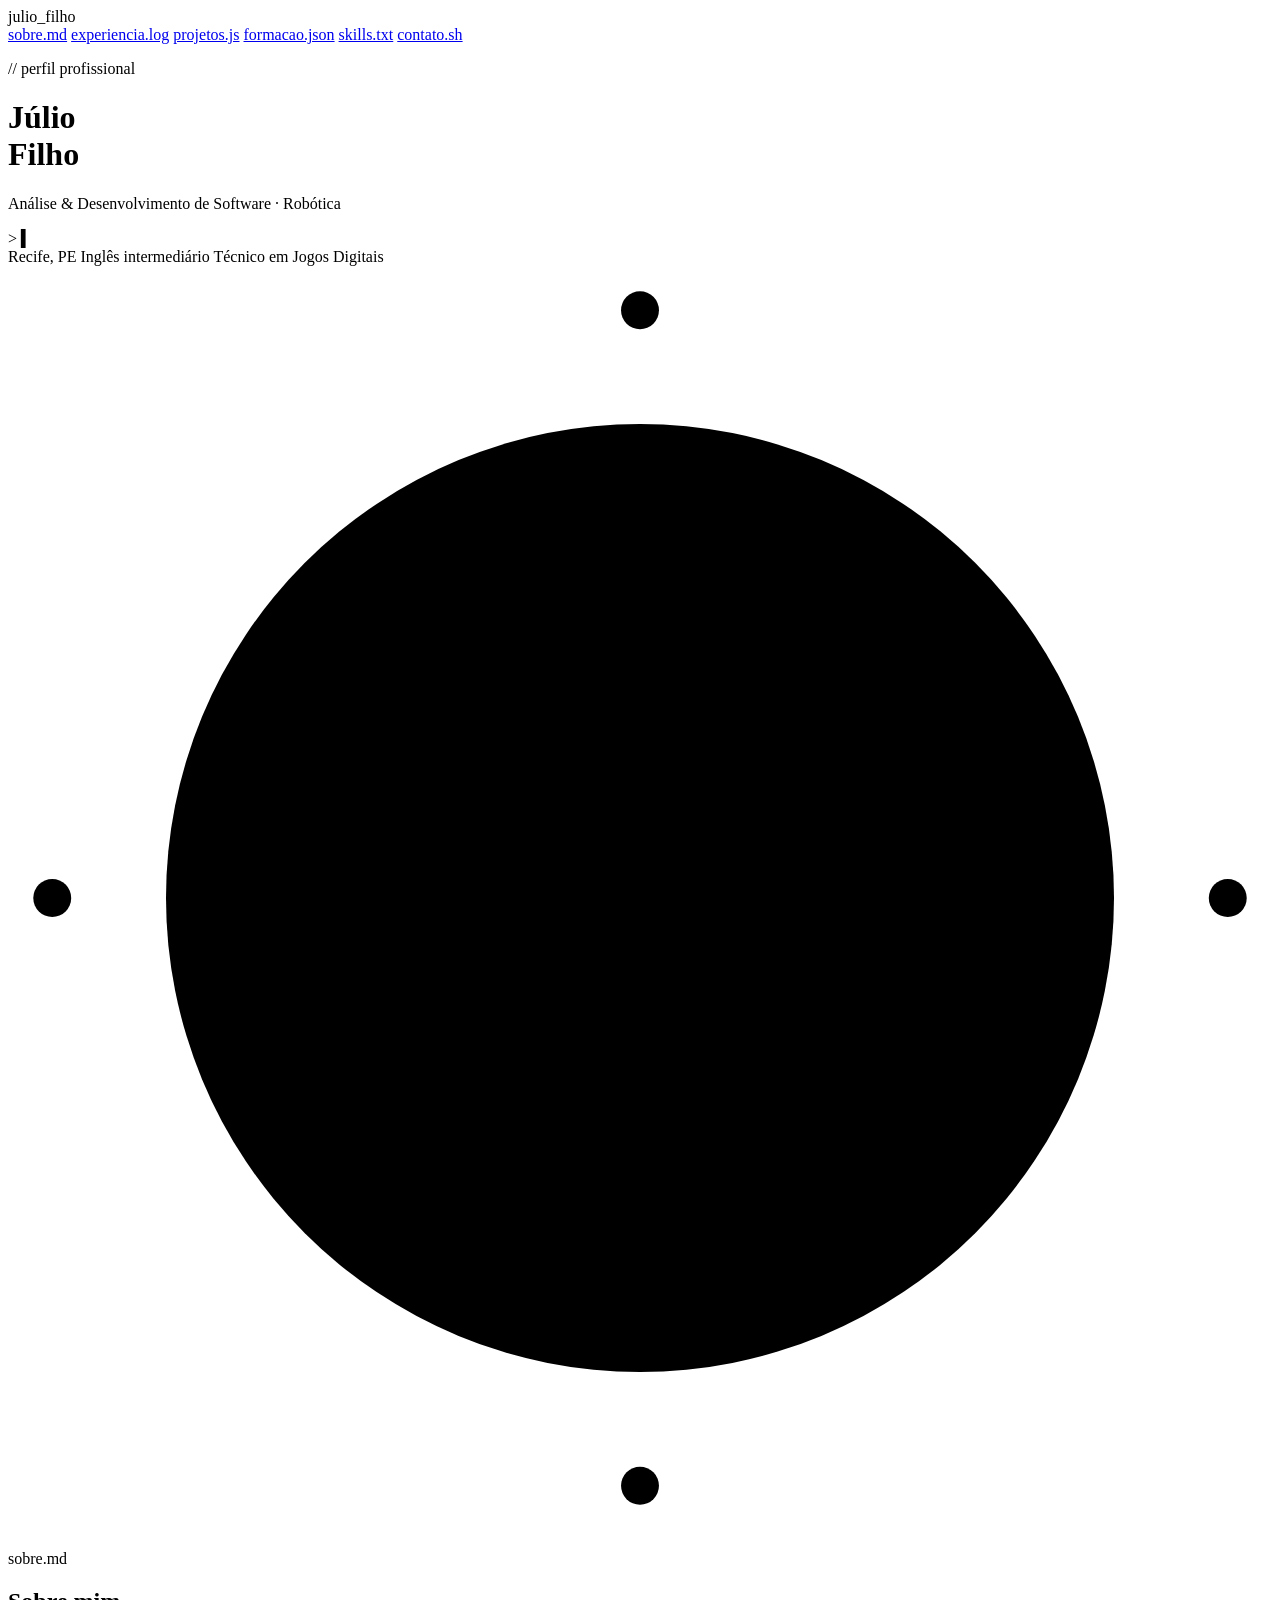
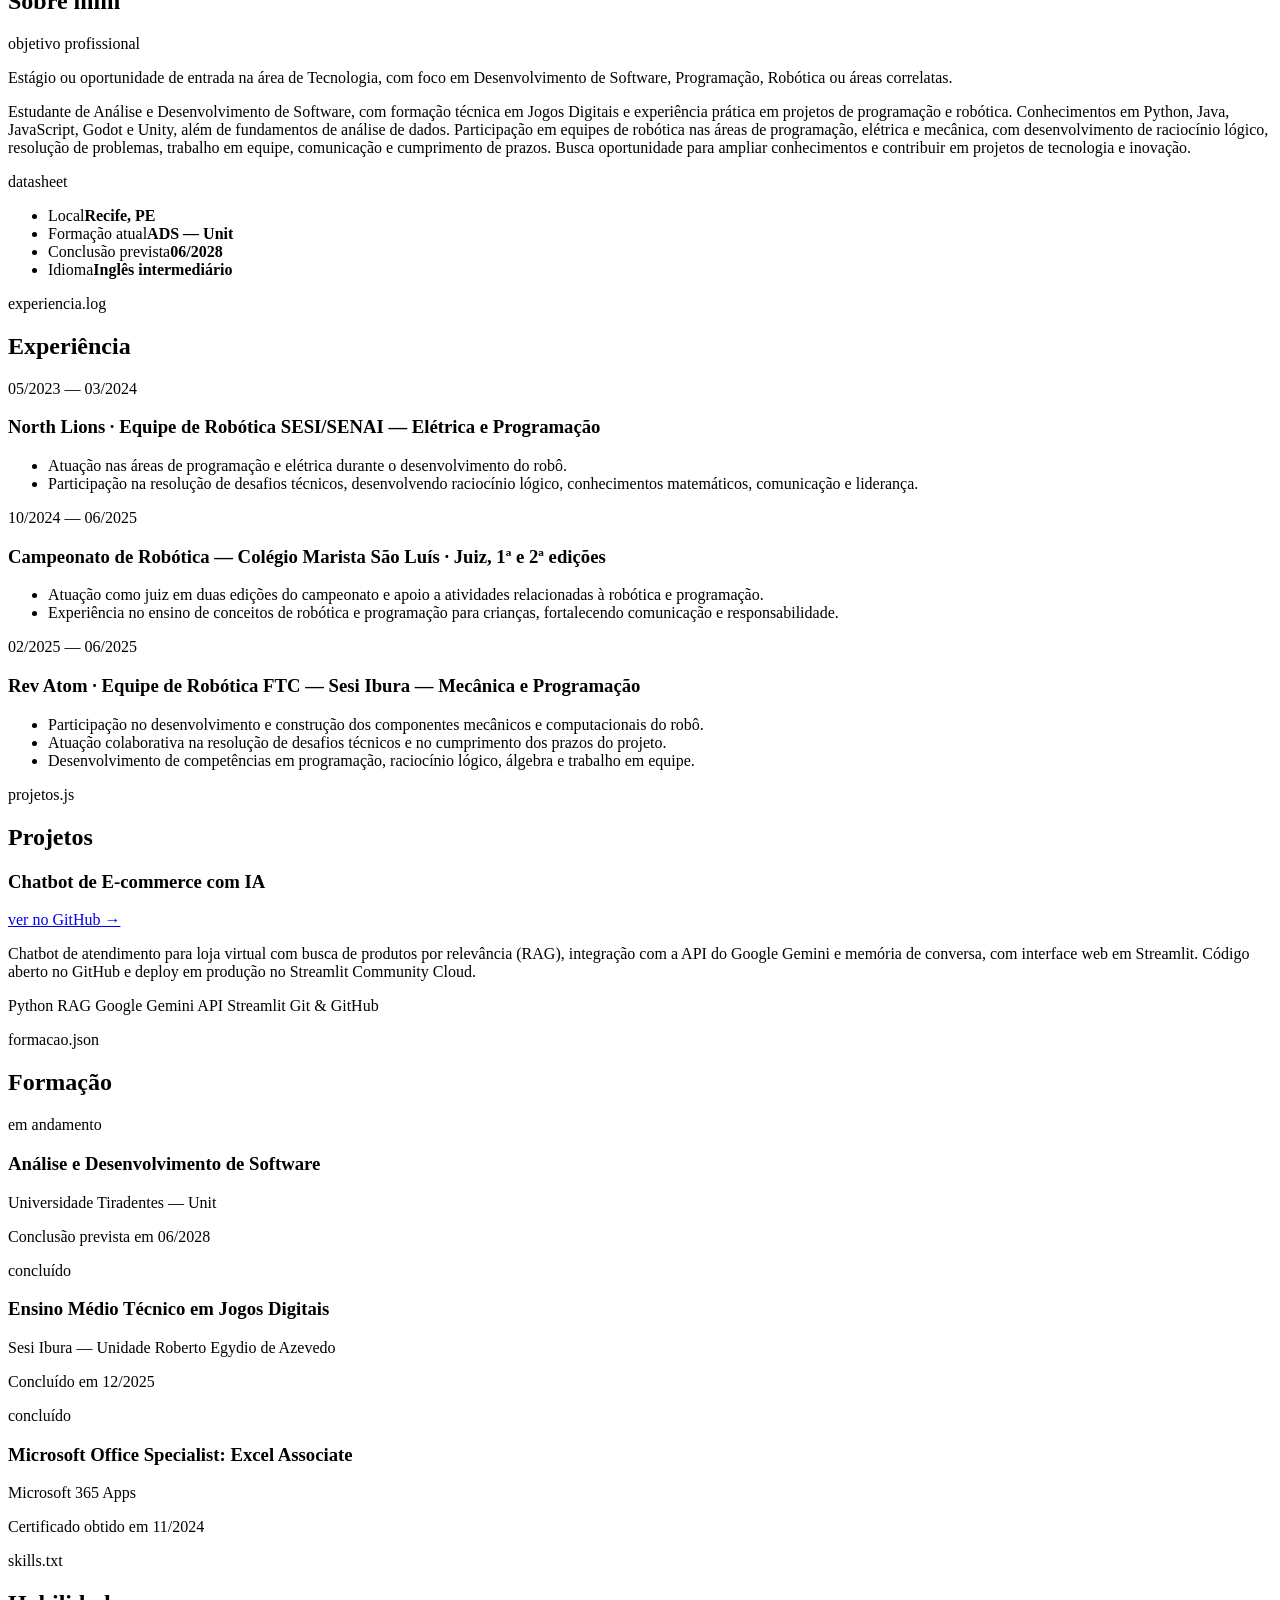
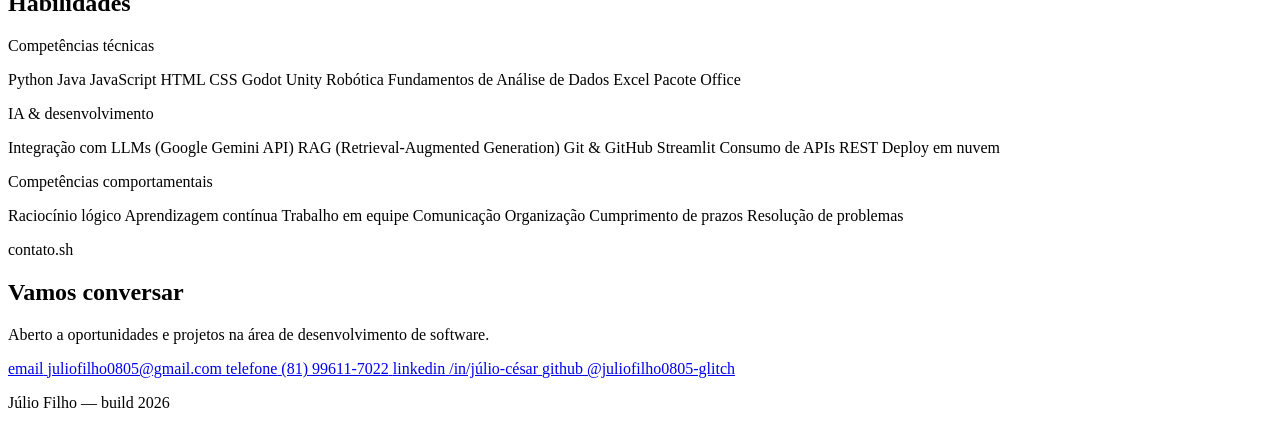
==== commit 846b97d5: "Atualização de currículo 1" ====
--- a/index.html
+++ b/index.html
@@ -7,7 +7,7 @@
 <link rel="preconnect" href="https://fonts.googleapis.com">
 <link rel="preconnect" href="https://fonts.gstatic.com" crossorigin>
 <link href="https://fonts.googleapis.com/css2?family=Space+Mono:wght@400;700&family=Inter:wght@400;500;600;700&display=swap" rel="stylesheet">
-<link rel="stylesheet" href="style.css">
+<link rel="stylesheet" href="css/style.css">
 </head>
 <body>
 
@@ -60,13 +60,19 @@
   <section class="section" id="sobre">
     <p class="section-eyebrow">sobre.md</p>
     <h2 class="section-title">Sobre mim</h2>
+    <div class="objetivo-box">
+      <p class="spec-label">objetivo profissional</p>
+      <p>Estágio ou oportunidade de entrada na área de Tecnologia, com foco em Desenvolvimento de Software,
+      Programação, Robótica ou áreas correlatas.</p>
+    </div>
     <div class="sobre-grid">
       <p class="sobre-text">
-        Estudante de Análise e Desenvolvimento de Software, com bagagem prática construída em equipes de robótica
-        desde 2023 — da elétrica à programação, passando pela mecânica e pela liderança de entregas dentro do prazo.
-        Sou comunicativo, atento e estou sempre em busca de aprendizado, com facilidade para me adaptar a novas
-        ferramentas e tecnologias. Também já tive a experiência de ensinar robótica e programação para crianças
-        como juiz de campeonato, o que reforçou meu interesse em compartilhar conhecimento técnico.
+        Estudante de Análise e Desenvolvimento de Software, com formação técnica em Jogos Digitais e experiência
+        prática em projetos de programação e robótica. Conhecimentos em Python, Java, JavaScript, Godot e Unity,
+        além de fundamentos de análise de dados. Participação em equipes de robótica nas áreas de programação,
+        elétrica e mecânica, com desenvolvimento de raciocínio lógico, resolução de problemas, trabalho em equipe,
+        comunicação e cumprimento de prazos. Busca oportunidade para ampliar conhecimentos e contribuir em
+        projetos de tecnologia e inovação.
       </p>
       <div class="spec-card">
         <p class="spec-label">datasheet</p>
@@ -89,9 +95,12 @@
         <div class="commit-node"></div>
         <div class="commit-body">
           <p class="commit-date">05/2023 — 03/2024</p>
-          <h3>North Lions <span class="role">· Elétrica / Programação</span></h3>
-          <p>Atuação na equipe de robótica do Sesi Ibura, em parceria com o SENAI, responsável pela elétrica e
-          programação do robô. Desenvolvimento de habilidades de liderança, lógica, matemática e comunicação em equipe.</p>
+          <h3>North Lions <span class="role">· Equipe de Robótica SESI/SENAI — Elétrica e Programação</span></h3>
+          <ul>
+            <li>Atuação nas áreas de programação e elétrica durante o desenvolvimento do robô.</li>
+            <li>Participação na resolução de desafios técnicos, desenvolvendo raciocínio lógico, conhecimentos
+            matemáticos, comunicação e liderança.</li>
+          </ul>
         </div>
       </article>
 
@@ -99,9 +108,13 @@
         <div class="commit-node"></div>
         <div class="commit-body">
           <p class="commit-date">10/2024 — 06/2025</p>
-          <h3>Campeonatos de Robótica Marista São Luiz <span class="role">· Juiz</span></h3>
-          <p>Convidado como juiz na 1ª e 2ª edição do campeonato de robótica do colégio Marista. Experiência de
-          ensinar robótica e programação para crianças, além de acompanhar de perto diferentes soluções técnicas.</p>
+          <h3>Campeonato de Robótica — Colégio Marista São Luís <span class="role">· Juiz, 1ª e 2ª edições</span></h3>
+          <ul>
+            <li>Atuação como juiz em duas edições do campeonato e apoio a atividades relacionadas à robótica e
+            programação.</li>
+            <li>Experiência no ensino de conceitos de robótica e programação para crianças, fortalecendo
+            comunicação e responsabilidade.</li>
+          </ul>
         </div>
       </article>
 
@@ -109,10 +122,12 @@
         <div class="commit-node"></div>
         <div class="commit-body">
           <p class="commit-date">02/2025 — 06/2025</p>
-          <h3>Rev Atom <span class="role">· Mecânica / Programação</span></h3>
-          <p>Equipe de robótica na modalidade FTC do Sesi Ibura, com atuação no desenvolvimento e construção da
-          parte mecânica e computacional do robô. Prática de álgebra aplicada, controle emocional sob pressão e
-          entrega de demandas dentro do prazo.</p>
+          <h3>Rev Atom <span class="role">· Equipe de Robótica FTC — Sesi Ibura — Mecânica e Programação</span></h3>
+          <ul>
+            <li>Participação no desenvolvimento e construção dos componentes mecânicos e computacionais do robô.</li>
+            <li>Atuação colaborativa na resolução de desafios técnicos e no cumprimento dos prazos do projeto.</li>
+            <li>Desenvolvimento de competências em programação, raciocínio lógico, álgebra e trabalho em equipe.</li>
+          </ul>
         </div>
       </article>
 
@@ -174,17 +189,18 @@
     <h2 class="section-title">Habilidades</h2>
 
     <div class="skills-group">
-      <p class="skills-label">Linguagens &amp; ferramentas</p>
-      <div class="chip-row">
-        <span class="pin">HTML</span>
-        <span class="pin">CSS</span>
+      <p class="skills-label">Competências técnicas</p>
+      <div class="chip-row">
         <span class="pin">Python</span>
         <span class="pin">Java</span>
         <span class="pin">JavaScript</span>
+        <span class="pin">HTML</span>
+        <span class="pin">CSS</span>
         <span class="pin">Godot</span>
         <span class="pin">Unity</span>
-        <span class="pin">Excel (experiente)</span>
-        <span class="pin">PowerPoint (experiente)</span>
+        <span class="pin">Robótica</span>
+        <span class="pin">Fundamentos de Análise de Dados</span>
+        <span class="pin">Excel</span>
         <span class="pin">Pacote Office</span>
       </div>
     </div>
@@ -202,13 +218,15 @@
     </div>
 
     <div class="skills-group">
-      <p class="skills-label">Perfil &amp; soft skills</p>
-      <div class="chip-row">
-        <span class="pin pin-alt">Comunicativo</span>
-        <span class="pin pin-alt">Ouvinte e atencioso</span>
-        <span class="pin pin-alt">Busca constante por aprendizado</span>
-        <span class="pin pin-alt">Flexível com novas tecnologias</span>
-        <span class="pin pin-alt">Fundamentos de análise de dados</span>
+      <p class="skills-label">Competências comportamentais</p>
+      <div class="chip-row">
+        <span class="pin pin-alt">Raciocínio lógico</span>
+        <span class="pin pin-alt">Aprendizagem contínua</span>
+        <span class="pin pin-alt">Trabalho em equipe</span>
+        <span class="pin pin-alt">Comunicação</span>
+        <span class="pin pin-alt">Organização</span>
+        <span class="pin pin-alt">Cumprimento de prazos</span>
+        <span class="pin pin-alt">Resolução de problemas</span>
       </div>
     </div>
   </section>
@@ -230,10 +248,10 @@
         <span class="port-label">linkedin</span>
         <span class="port-value">/in/júlio-césar</span>
       </a>
-      <a class="port" href="https://github.com/JulioFilho-dev" target="_blank" rel="noopener">
+      <a class="port" href="https://github.com/juliofilho0805-glitch" target="_blank" rel="noopener">
         <span class="port-label">github</span>
-        <span class="port-value">@JulioFilho-dev</span>
-      </a>  
+        <span class="port-value">@juliofilho0805-glitch</span>
+      </a>
     </div>
   </section>
 
@@ -243,6 +261,6 @@
   <p>Júlio Filho — build 2026</p>
 </footer>
 
-<script src="main.js"></script>
+<script src="js/main.js"></script>
 </body>
-</html>+</html>
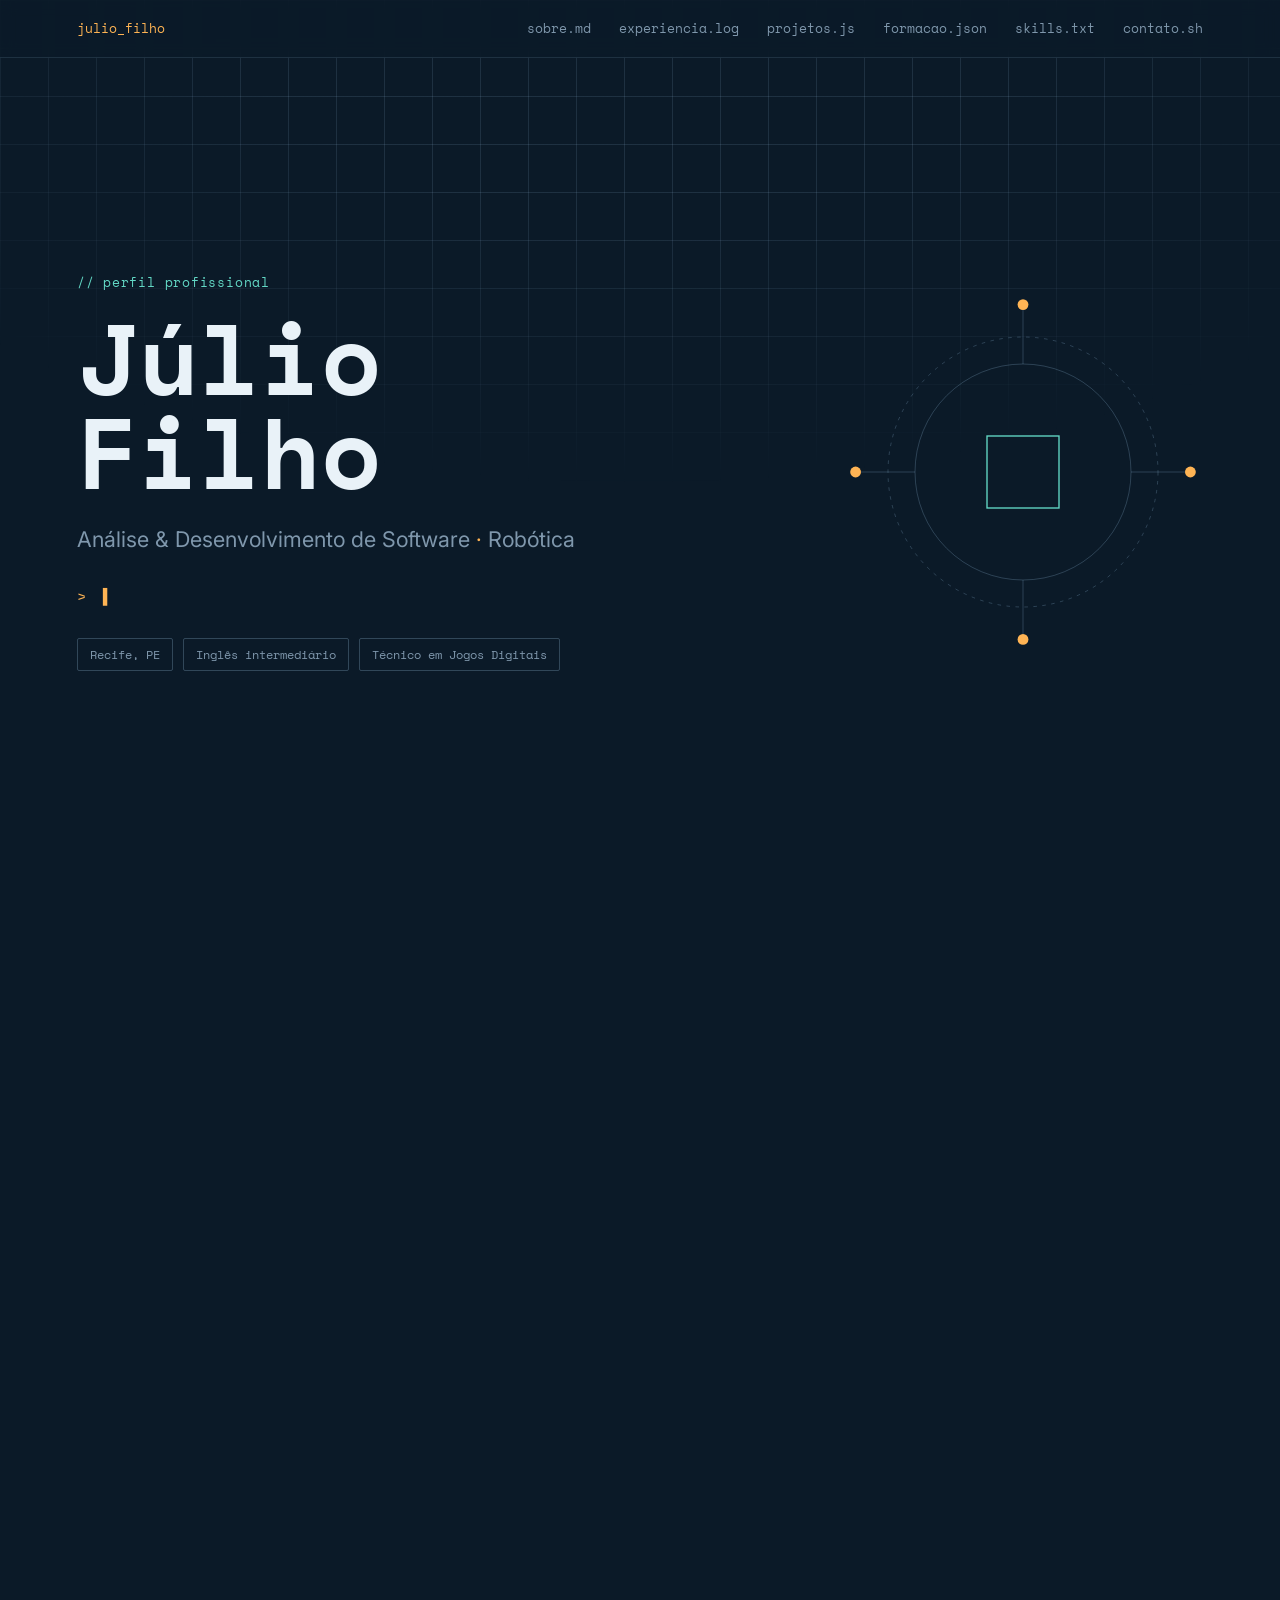
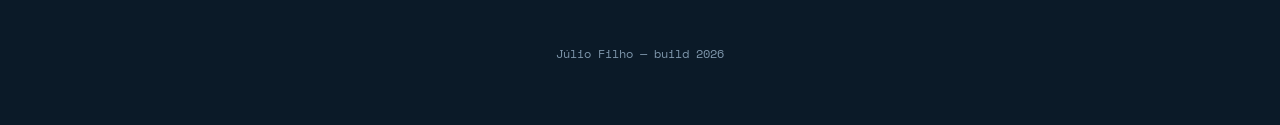
==== commit 57862aa6: "Fix HTML structure and update links" ====
--- a/index.html
+++ b/index.html
@@ -7,7 +7,7 @@
 <link rel="preconnect" href="https://fonts.googleapis.com">
 <link rel="preconnect" href="https://fonts.gstatic.com" crossorigin>
 <link href="https://fonts.googleapis.com/css2?family=Space+Mono:wght@400;700&family=Inter:wght@400;500;600;700&display=swap" rel="stylesheet">
-<link rel="stylesheet" href="css/style.css">
+<link rel="stylesheet" href="style.css">
 </head>
 <body>
 
--- a/style.css
+++ b/style.css
@@ -0,0 +1,424 @@
+/* ---------- tokens ---------- */
+:root{
+  --bg: #0B1A28;
+  --bg-panel: #11263A;
+  --line: rgba(150, 190, 220, 0.14);
+  --line-strong: rgba(150, 190, 220, 0.28);
+  --text: #E9F2F8;
+  --text-muted: #7F97AC;
+  --amber: #FFB454;
+  --teal: #63D9C6;
+  --radius: 2px;
+  --mono: 'Space Mono', monospace;
+  --sans: 'Inter', sans-serif;
+}
+
+*{ box-sizing: border-box; }
+
+html{ scroll-behavior: smooth; }
+
+body{
+  margin:0;
+  background: var(--bg);
+  color: var(--text);
+  font-family: var(--sans);
+  line-height: 1.6;
+  overflow-x: hidden;
+}
+
+a{ color: inherit; text-decoration: none; }
+
+/* blueprint grid background */
+.grid-overlay{
+  position: fixed;
+  inset: 0;
+  pointer-events: none;
+  z-index: 0;
+  background-image:
+    linear-gradient(var(--line) 1px, transparent 1px),
+    linear-gradient(90deg, var(--line) 1px, transparent 1px);
+  background-size: 48px 48px;
+  mask-image: radial-gradient(ellipse 80% 60% at 50% 0%, black 40%, transparent 90%);
+}
+
+/* ---------- nav ---------- */
+.nav{
+  position: sticky;
+  top:0;
+  z-index: 10;
+  display:flex;
+  justify-content: space-between;
+  align-items:center;
+  padding: 18px 6vw;
+  background: rgba(11,26,40,0.85);
+  backdrop-filter: blur(8px);
+  border-bottom: 1px solid var(--line);
+  font-family: var(--mono);
+  font-size: 13px;
+}
+
+.nav-brand{ color: var(--amber); }
+
+.nav-links{ display:flex; gap: 28px; }
+
+.nav-links a{
+  color: var(--text-muted);
+  transition: color .2s ease;
+  position: relative;
+}
+.nav-links a:hover{ color: var(--teal); }
+.nav-links a::after{
+  content:'';
+  position:absolute;
+  left:0; bottom:-4px;
+  width:0; height:1px;
+  background: var(--teal);
+  transition: width .25s ease;
+}
+.nav-links a:hover::after{ width: 100%; }
+
+/* ---------- hero ---------- */
+.hero{
+  position: relative;
+  z-index: 1;
+  min-height: 92vh;
+  display:flex;
+  align-items:center;
+  justify-content: space-between;
+  padding: 6vh 6vw;
+  gap: 40px;
+  flex-wrap: wrap;
+}
+
+.hero-inner{ max-width: 620px; }
+
+.eyebrow{
+  font-family: var(--mono);
+  color: var(--teal);
+  font-size: 13px;
+  letter-spacing: 0.06em;
+  margin: 0 0 18px;
+}
+
+.hero-name{
+  font-family: var(--mono);
+  font-weight: 700;
+  font-size: clamp(3rem, 9vw, 6.2rem);
+  line-height: 0.95;
+  margin: 0 0 22px;
+  color: var(--text);
+}
+
+.hero-role{
+  font-size: clamp(1.05rem, 2vw, 1.35rem);
+  color: var(--text-muted);
+  margin: 0 0 28px;
+}
+
+.hero-role .dot{ color: var(--amber); }
+
+.terminal-line{
+  font-family: var(--mono);
+  font-size: 15px;
+  color: var(--teal);
+  margin-bottom: 30px;
+  min-height: 22px;
+}
+
+.prompt{ color: var(--amber); margin-right: 8px; }
+
+.cursor{
+  display:inline-block;
+  animation: blink 1s step-start infinite;
+  color: var(--amber);
+}
+@keyframes blink{ 50%{ opacity: 0; } }
+
+.hero-tags{ display:flex; gap: 10px; flex-wrap: wrap; }
+
+.chip{
+  font-family: var(--mono);
+  font-size: 12px;
+  padding: 6px 12px;
+  border: 1px solid var(--line-strong);
+  border-radius: var(--radius);
+  color: var(--text-muted);
+}
+
+/* hero schematic svg */
+.hero-schematic{
+  width: min(360px, 34vw);
+  min-width: 220px;
+  flex-shrink: 0;
+}
+.s-ring{ fill:none; stroke: var(--line-strong); stroke-width: 1; }
+.s-ring-dash{ stroke-dasharray: 4 6; animation: spin 40s linear infinite; transform-origin: 200px 200px; }
+@keyframes spin{ to{ transform: rotate(360deg); } }
+.s-line{ stroke: var(--line-strong); stroke-width: 1; }
+.s-node{ fill: var(--amber); }
+.s-core{ fill: none; stroke: var(--teal); stroke-width: 1.5; }
+
+/* ---------- sections ---------- */
+main{ position: relative; z-index: 1; }
+
+.section{
+  max-width: 980px;
+  margin: 0 auto;
+  padding: 110px 6vw 20px;
+  opacity: 0;
+  transform: translateY(16px);
+  transition: opacity .6s ease, transform .6s ease;
+}
+.section.in-view{ opacity: 1; transform: none; }
+
+.section-eyebrow{
+  font-family: var(--mono);
+  color: var(--text-muted);
+  font-size: 13px;
+  margin: 0 0 8px;
+}
+
+.section-title{
+  font-family: var(--mono);
+  font-size: clamp(1.6rem, 3vw, 2.1rem);
+  margin: 0 0 40px;
+  padding-bottom: 16px;
+  border-bottom: 1px solid var(--line);
+}
+
+/* sobre */
+.objetivo-box{
+  border-left: 2px solid var(--amber);
+  padding: 4px 0 4px 18px;
+  margin-bottom: 36px;
+}
+.objetivo-box p:last-child{
+  margin: 4px 0 0;
+  color: var(--text);
+  font-size: 1rem;
+  max-width: 680px;
+}
+.sobre-grid{
+  display:grid;
+  grid-template-columns: 1.6fr 1fr;
+  gap: 40px;
+  align-items: start;
+}
+@media (max-width: 760px){ .sobre-grid{ grid-template-columns: 1fr; } }
+
+.sobre-text{ color: var(--text); font-size: 1.02rem; }
+
+.spec-card{
+  border: 1px solid var(--line-strong);
+  padding: 20px;
+  position: relative;
+  background: var(--bg-panel);
+}
+.spec-card::before, .spec-card::after{
+  content:'';
+  position:absolute;
+  width: 10px; height: 10px;
+  border: 1px solid var(--amber);
+}
+.spec-card::before{ top:-1px; left:-1px; border-right:none; border-bottom:none; }
+.spec-card::after{ bottom:-1px; right:-1px; border-left:none; border-top:none; }
+
+.spec-label{
+  font-family: var(--mono);
+  font-size: 11px;
+  color: var(--amber);
+  margin: 0 0 14px;
+  text-transform: uppercase;
+  letter-spacing: 0.08em;
+}
+
+.spec-list{ list-style:none; margin:0; padding:0; }
+.spec-list li{
+  display:flex;
+  justify-content: space-between;
+  gap: 12px;
+  padding: 8px 0;
+  border-bottom: 1px dashed var(--line);
+  font-size: 13.5px;
+}
+.spec-list li:last-child{ border-bottom:none; }
+.spec-list span{ color: var(--text-muted); }
+.spec-list b{ font-weight: 600; text-align: right; }
+
+/* timeline / experiencia */
+.timeline{
+  position: relative;
+  padding-left: 28px;
+  border-left: 1px solid var(--line-strong);
+}
+
+.commit{ position: relative; padding-bottom: 44px; }
+.commit:last-child{ padding-bottom: 0; }
+
+.commit-node{
+  position: absolute;
+  left: -33px;
+  top: 6px;
+  width: 10px; height: 10px;
+  border-radius: 50%;
+  background: var(--bg);
+  border: 2px solid var(--teal);
+}
+
+.commit-date{
+  font-family: var(--mono);
+  color: var(--amber);
+  font-size: 12.5px;
+  margin: 0 0 6px;
+}
+
+.commit h3{
+  margin: 0 0 10px;
+  font-size: 1.1rem;
+  font-family: var(--sans);
+  font-weight: 700;
+}
+.commit .role{ color: var(--text-muted); font-weight: 400; font-size: 0.9em; }
+
+.commit p{ margin:0; color: var(--text-muted); font-size: 0.96rem; max-width: 620px; }
+
+.commit ul{
+  margin: 0;
+  padding-left: 18px;
+  max-width: 620px;
+  color: var(--text-muted);
+  font-size: 0.96rem;
+}
+.commit ul li{ margin-bottom: 6px; }
+.commit ul li::marker{ color: var(--teal); }
+
+/* formacao */
+.cards-row{
+  display:grid;
+  grid-template-columns: repeat(3, 1fr);
+  gap: 20px;
+}
+@media (max-width: 820px){ .cards-row{ grid-template-columns: 1fr; } }
+
+.module-card{
+  border: 1px solid var(--line);
+  background: var(--bg-panel);
+  padding: 22px;
+  display:flex;
+  flex-direction: column;
+  gap: 10px;
+}
+
+.badge{
+  align-self: flex-start;
+  font-family: var(--mono);
+  font-size: 11px;
+  padding: 4px 10px;
+  border-radius: 20px;
+  text-transform: uppercase;
+  letter-spacing: 0.04em;
+}
+.badge-progress{ color: var(--amber); border: 1px solid var(--amber); }
+.badge-done{ color: var(--teal); border: 1px solid var(--teal); }
+
+.module-card h3{ margin: 4px 0 0; font-size: 1.02rem; }
+.module-org{ margin:0; color: var(--text-muted); font-size: 0.92rem; }
+.module-meta{ margin:0; font-family: var(--mono); font-size: 12px; color: var(--text-muted); }
+
+/* projetos */
+.project-card{
+  border: 1px solid var(--line-strong);
+  background: var(--bg-panel);
+  padding: 26px;
+}
+.project-head{
+  display:flex;
+  justify-content: space-between;
+  align-items: baseline;
+  flex-wrap: wrap;
+  gap: 10px;
+  margin-bottom: 14px;
+}
+.project-head h3{ margin:0; font-size: 1.15rem; }
+.project-link{
+  font-family: var(--mono);
+  font-size: 12.5px;
+  color: var(--teal);
+  white-space: nowrap;
+  transition: color .2s ease;
+}
+.project-link:hover{ color: var(--amber); }
+.project-card p{ color: var(--text-muted); margin: 0 0 18px; font-size: 0.96rem; max-width: 680px; }
+
+/* habilidades */
+.skills-group{ margin-bottom: 32px; }
+.skills-label{
+  font-family: var(--mono);
+  color: var(--text-muted);
+  font-size: 12.5px;
+  margin: 0 0 14px;
+}
+.chip-row{ display:flex; flex-wrap: wrap; gap: 10px; }
+
+.pin{
+  font-size: 13.5px;
+  padding: 8px 14px;
+  border: 1px solid var(--line-strong);
+  background: var(--bg-panel);
+  position: relative;
+}
+.pin::before{
+  content:'';
+  position:absolute;
+  left:-4px; top:50%;
+  transform: translateY(-50%);
+  width:6px; height:6px;
+  border-radius:50%;
+  background: var(--teal);
+}
+.pin-alt::before{ background: var(--amber); }
+
+/* contato */
+.section-contact{ padding-bottom: 60px; }
+.contact-intro{ color: var(--text-muted); margin-bottom: 34px; max-width: 520px; }
+
+.contact-ports{ display:flex; flex-wrap: wrap; gap: 16px; }
+
+.port{
+  display:flex;
+  flex-direction: column;
+  gap: 6px;
+  padding: 18px 22px;
+  border: 1px solid var(--line-strong);
+  min-width: 220px;
+  transition: border-color .2s ease, transform .2s ease;
+}
+.port:hover{ border-color: var(--teal); transform: translateY(-3px); }
+
+.port-label{
+  font-family: var(--mono);
+  font-size: 11px;
+  color: var(--amber);
+  text-transform: uppercase;
+  letter-spacing: 0.08em;
+}
+.port-value{ font-size: 14.5px; }
+
+/* footer */
+.footer{
+  position: relative;
+  z-index: 1;
+  text-align: center;
+  padding: 40px 20px 50px;
+  font-family: var(--mono);
+  color: var(--text-muted);
+  font-size: 12px;
+}
+
+/* reduced motion */
+@media (prefers-reduced-motion: reduce){
+  html{ scroll-behavior: auto; }
+  .s-ring-dash{ animation: none; }
+  .cursor{ animation: none; }
+  .section{ transition: none; opacity: 1; transform: none; }
+}
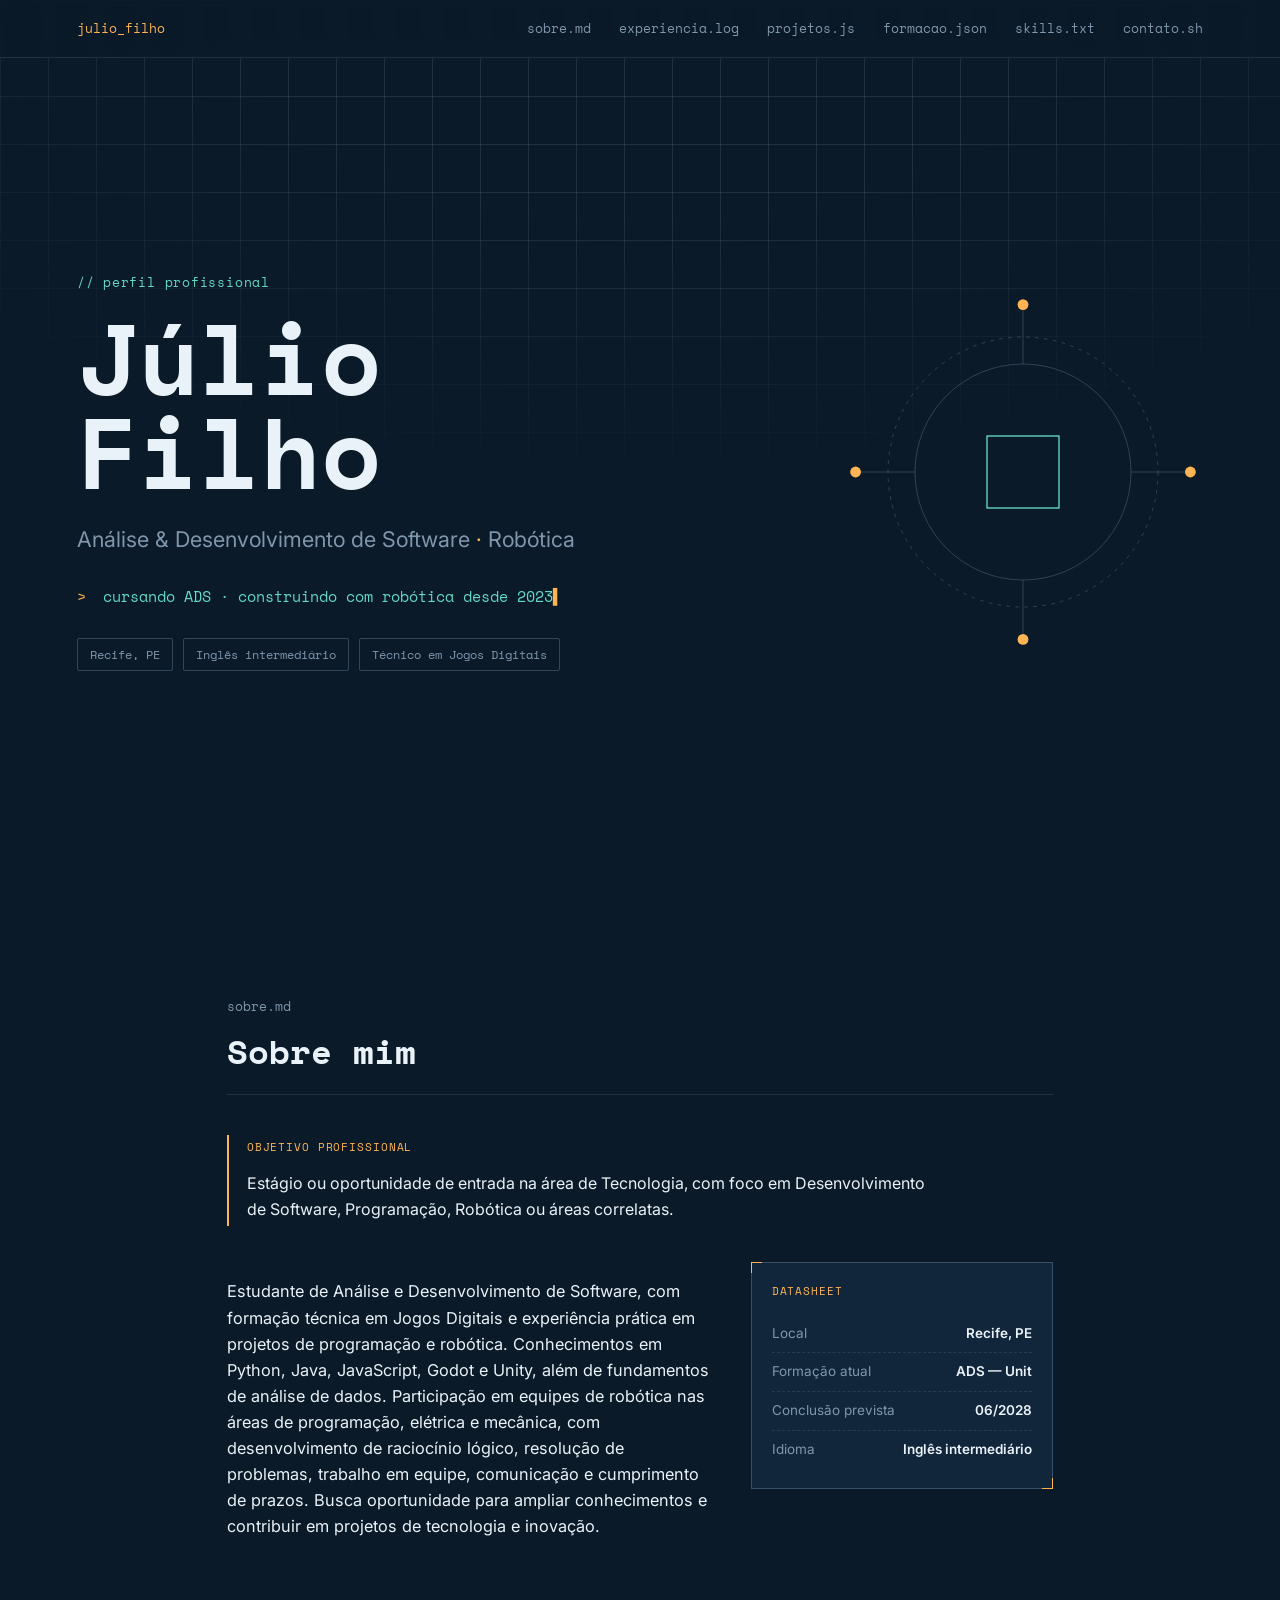
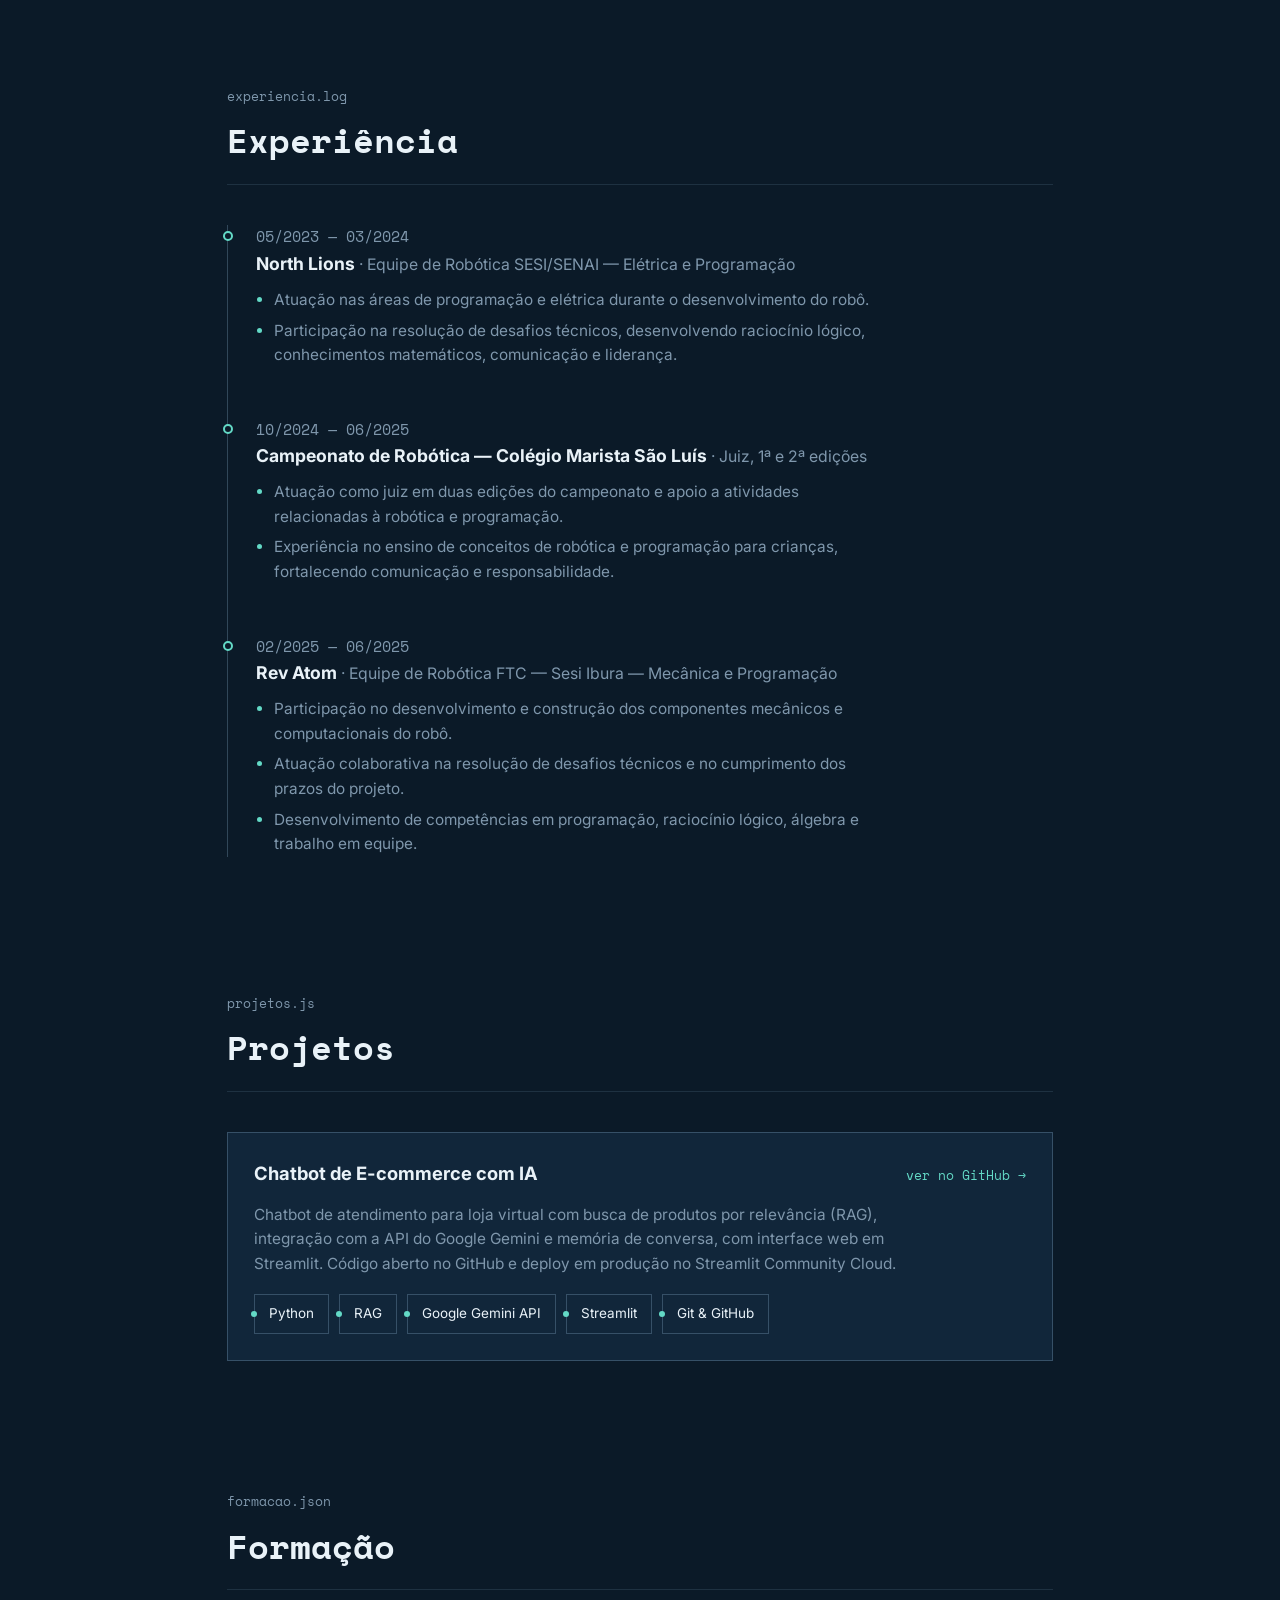
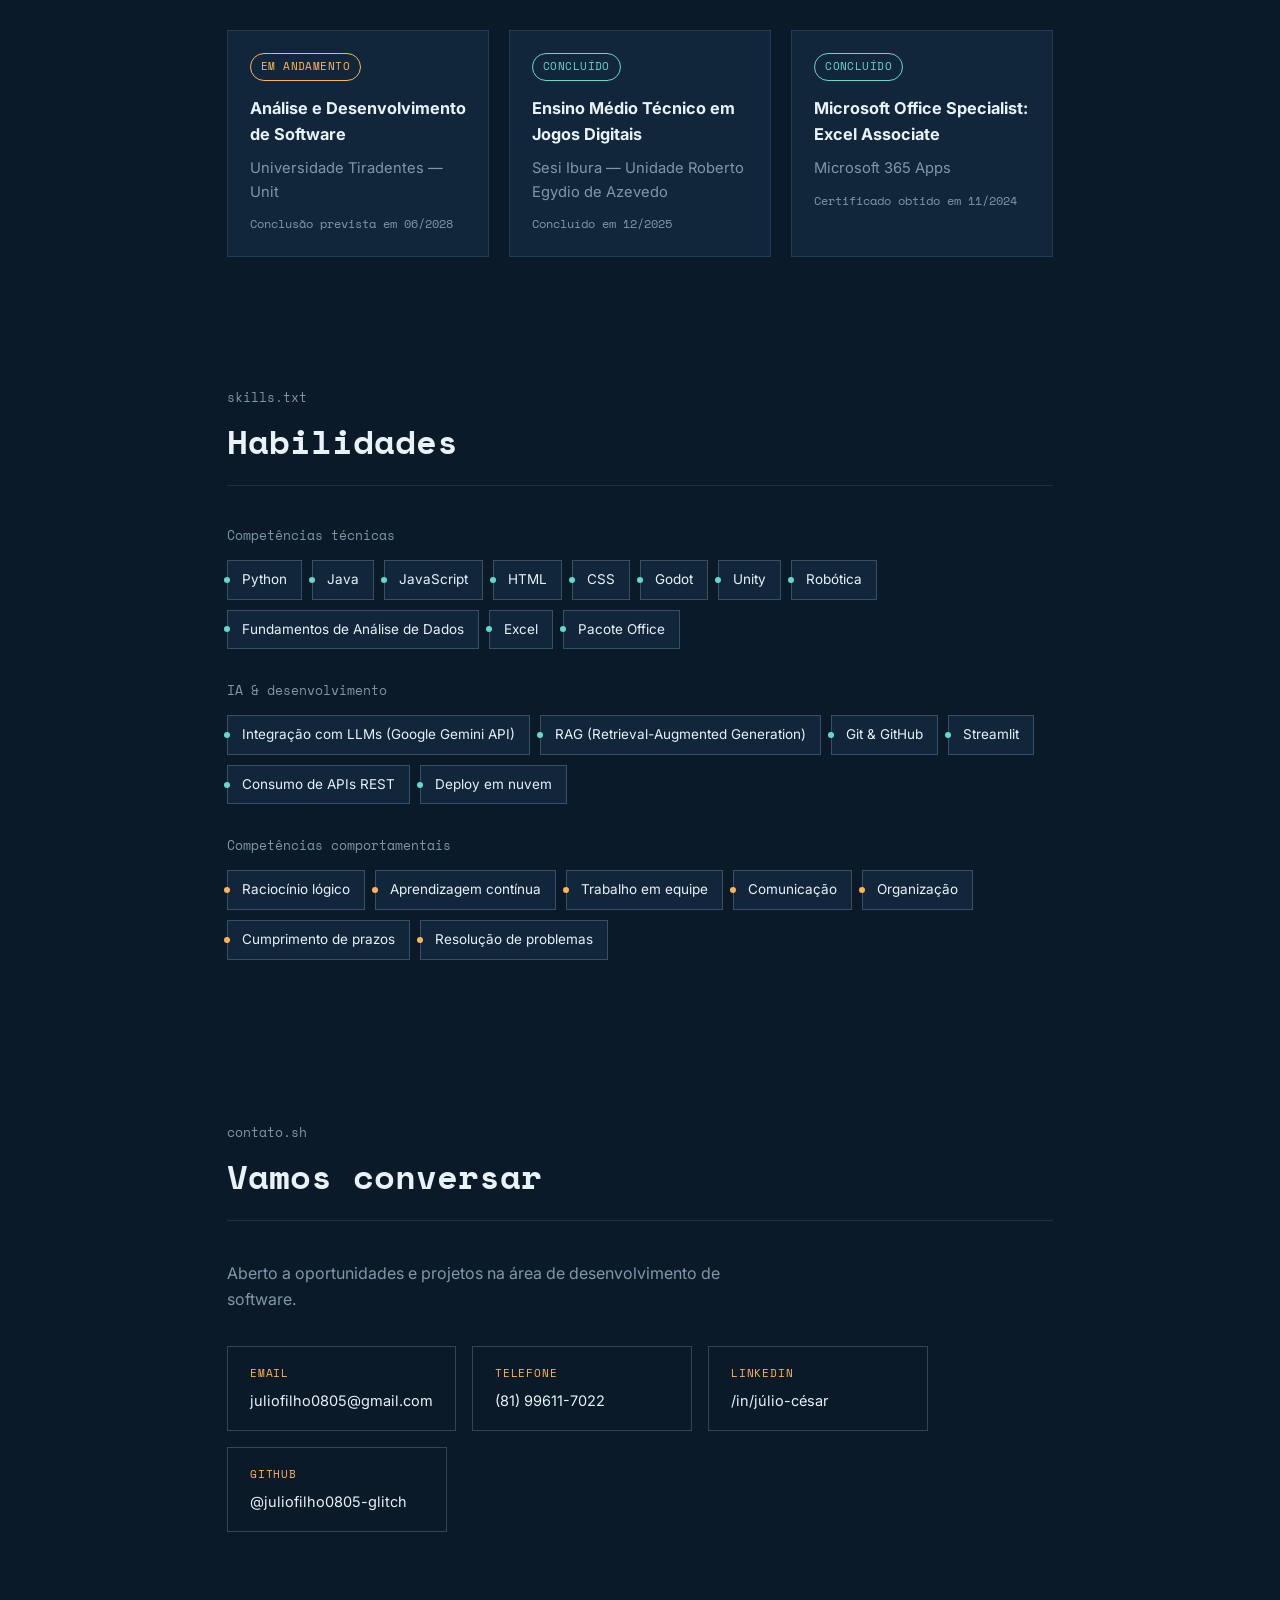
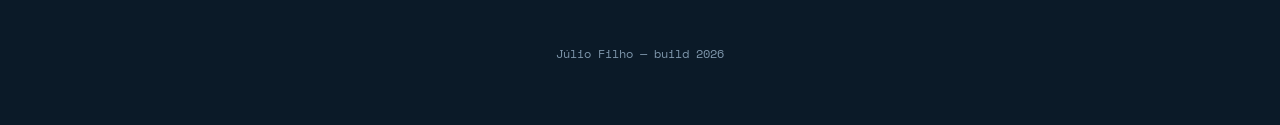
==== commit 3deae98a: "Restore index.html to original state" ====
--- a/index.html
+++ b/index.html
@@ -261,6 +261,6 @@
   <p>Júlio Filho — build 2026</p>
 </footer>
 
-<script src="js/main.js"></script>
+<script src="main.js"></script>
 </body>
 </html>
